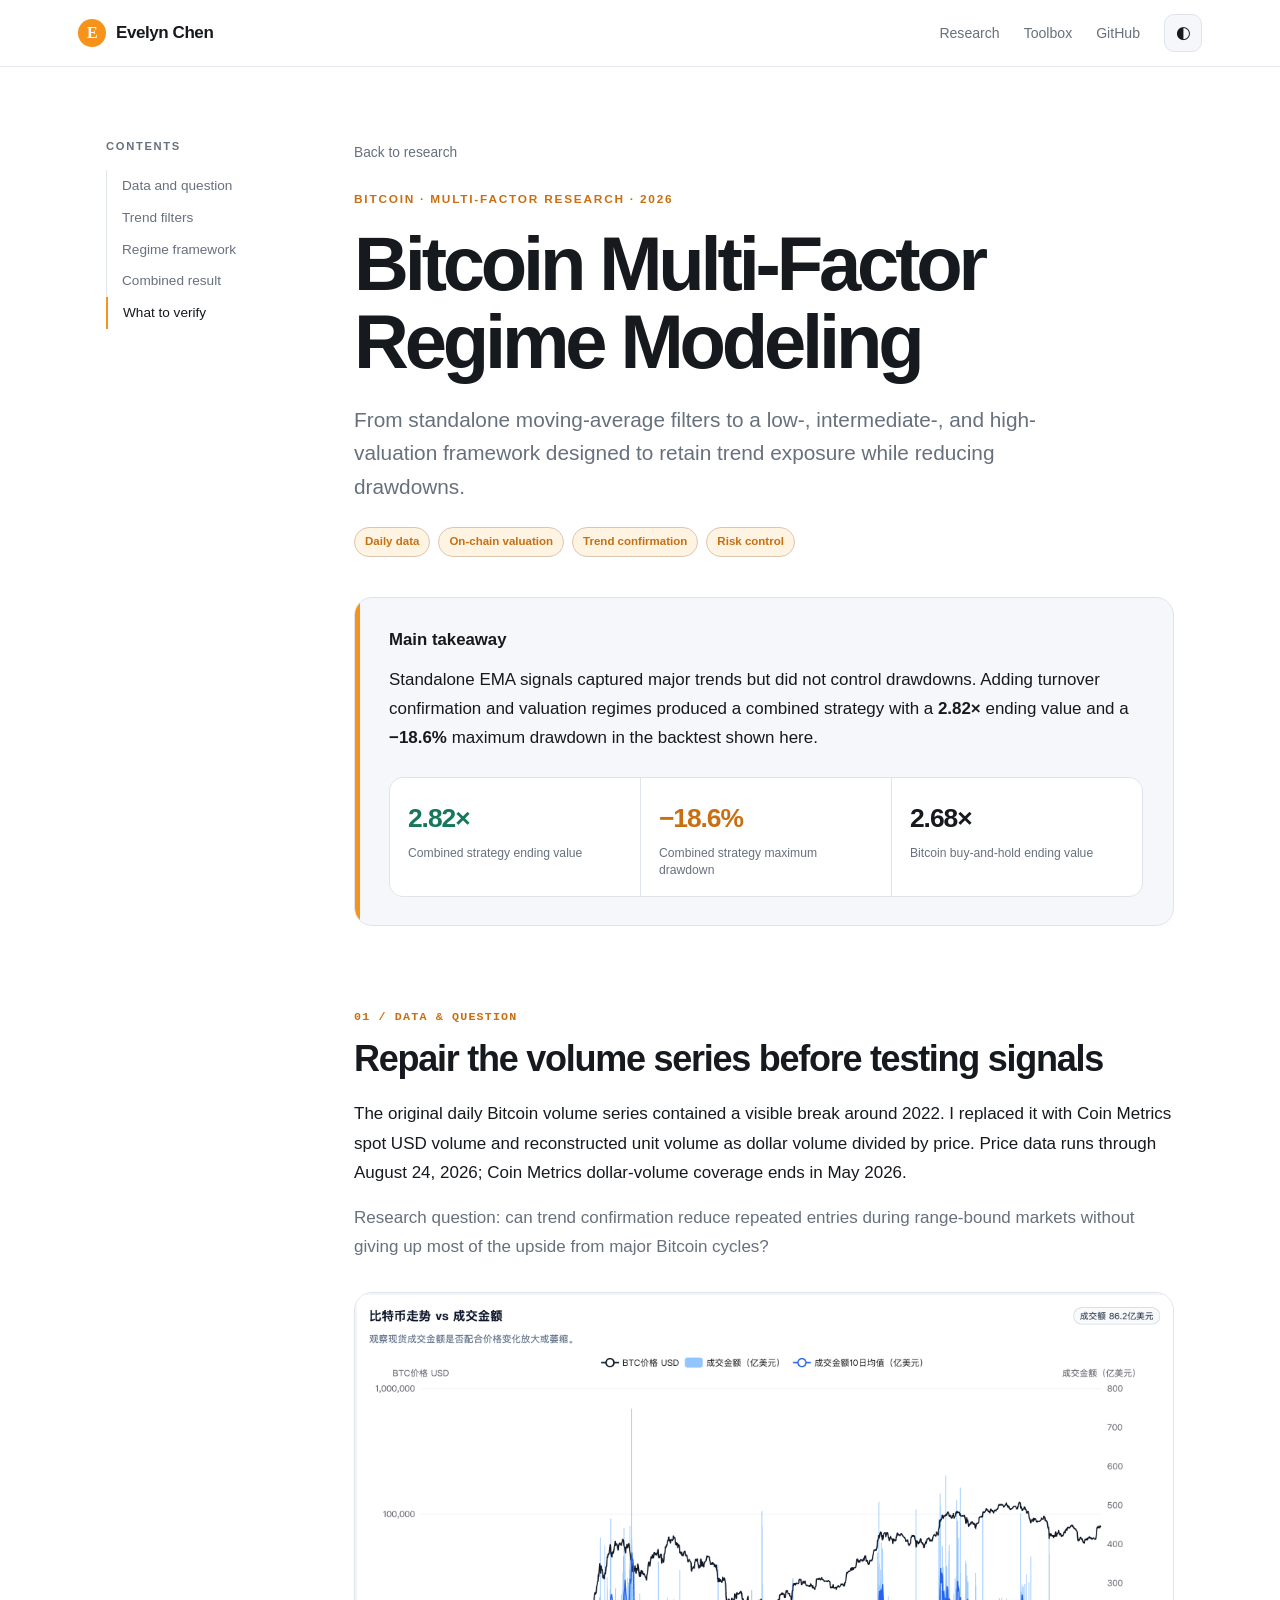
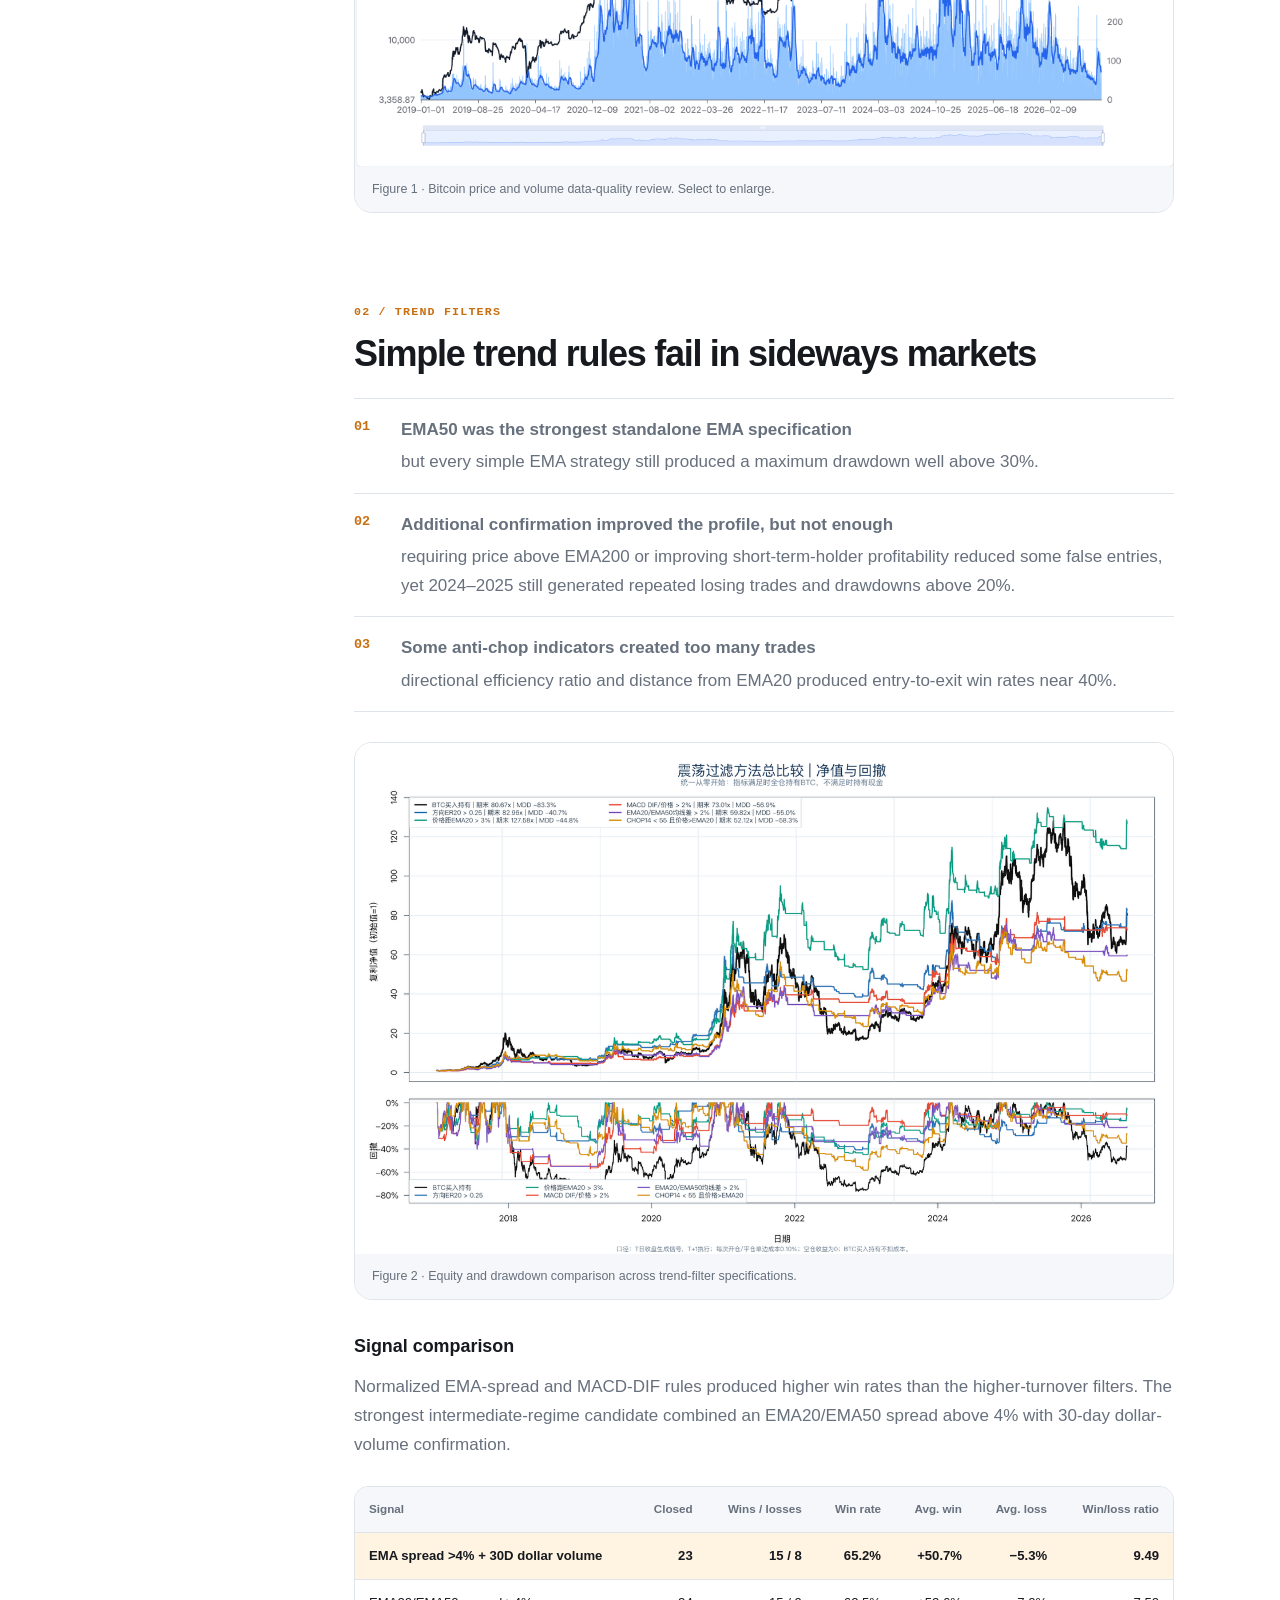
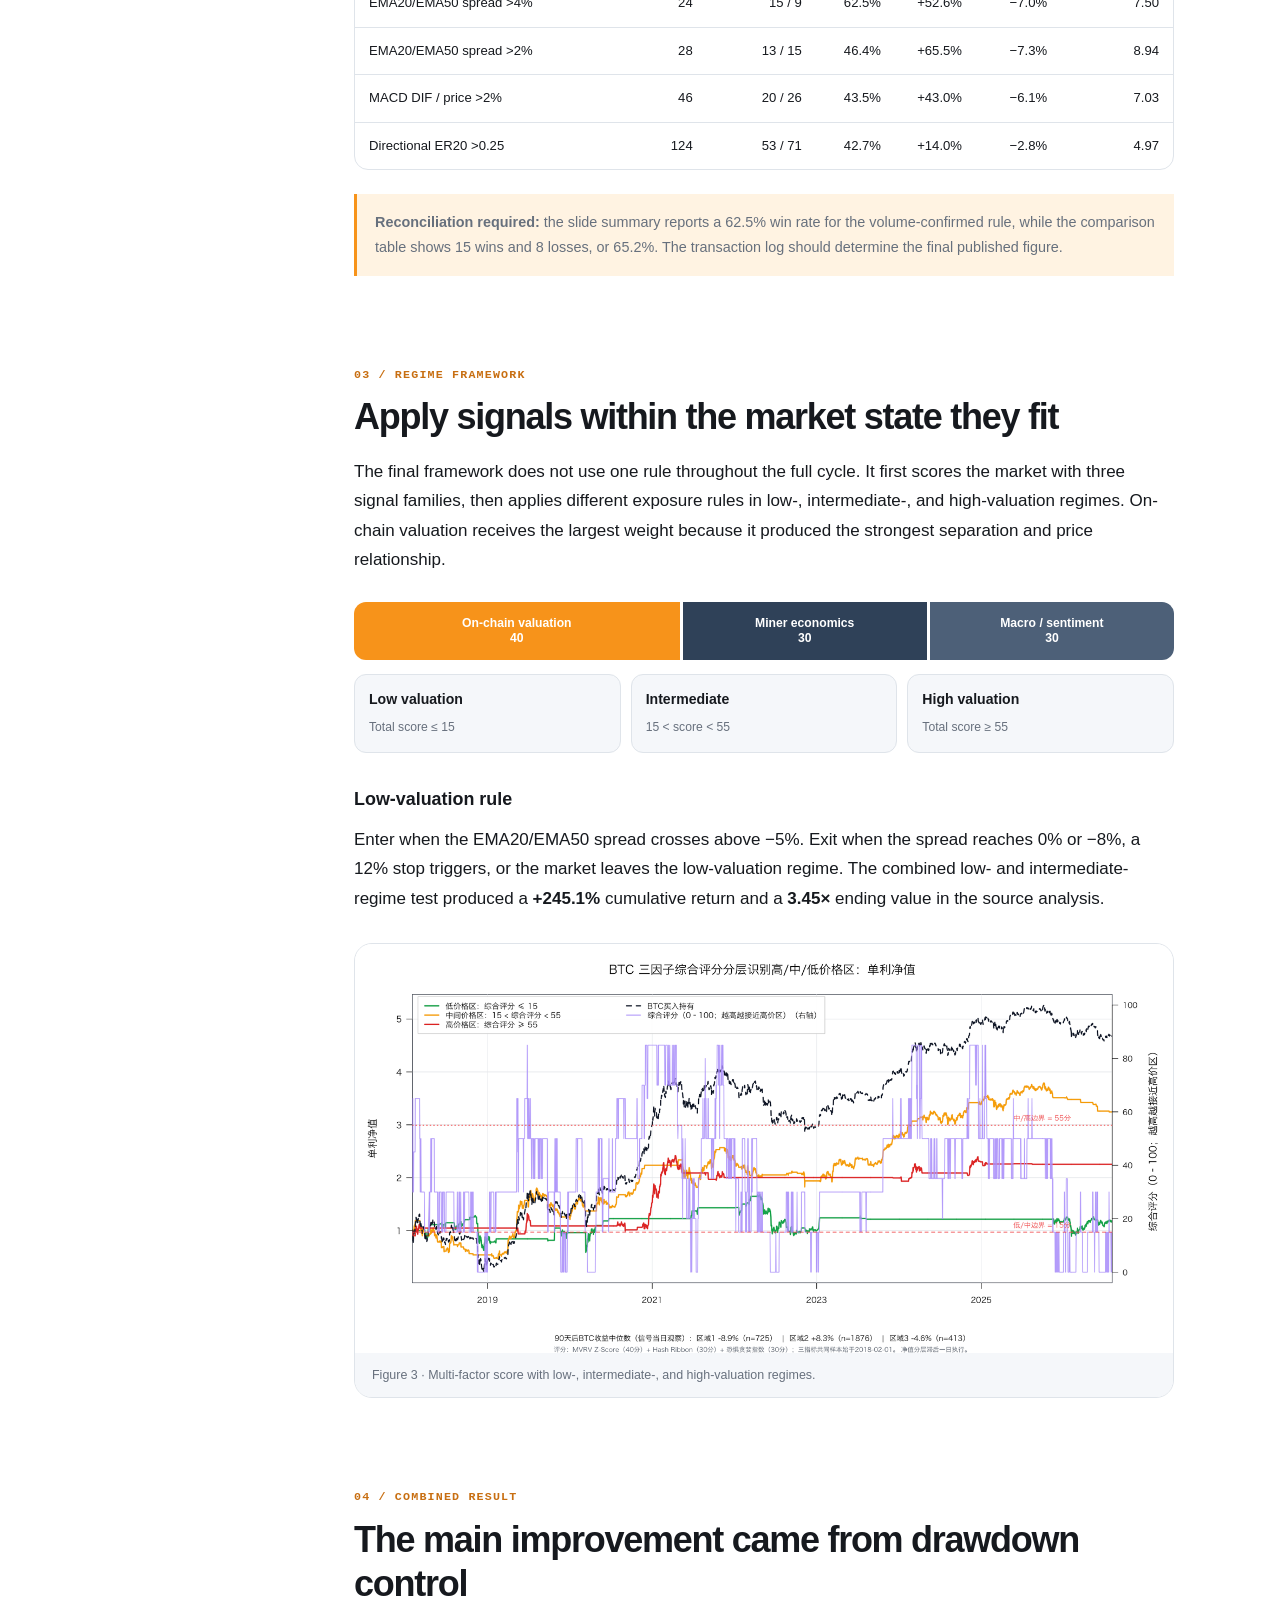
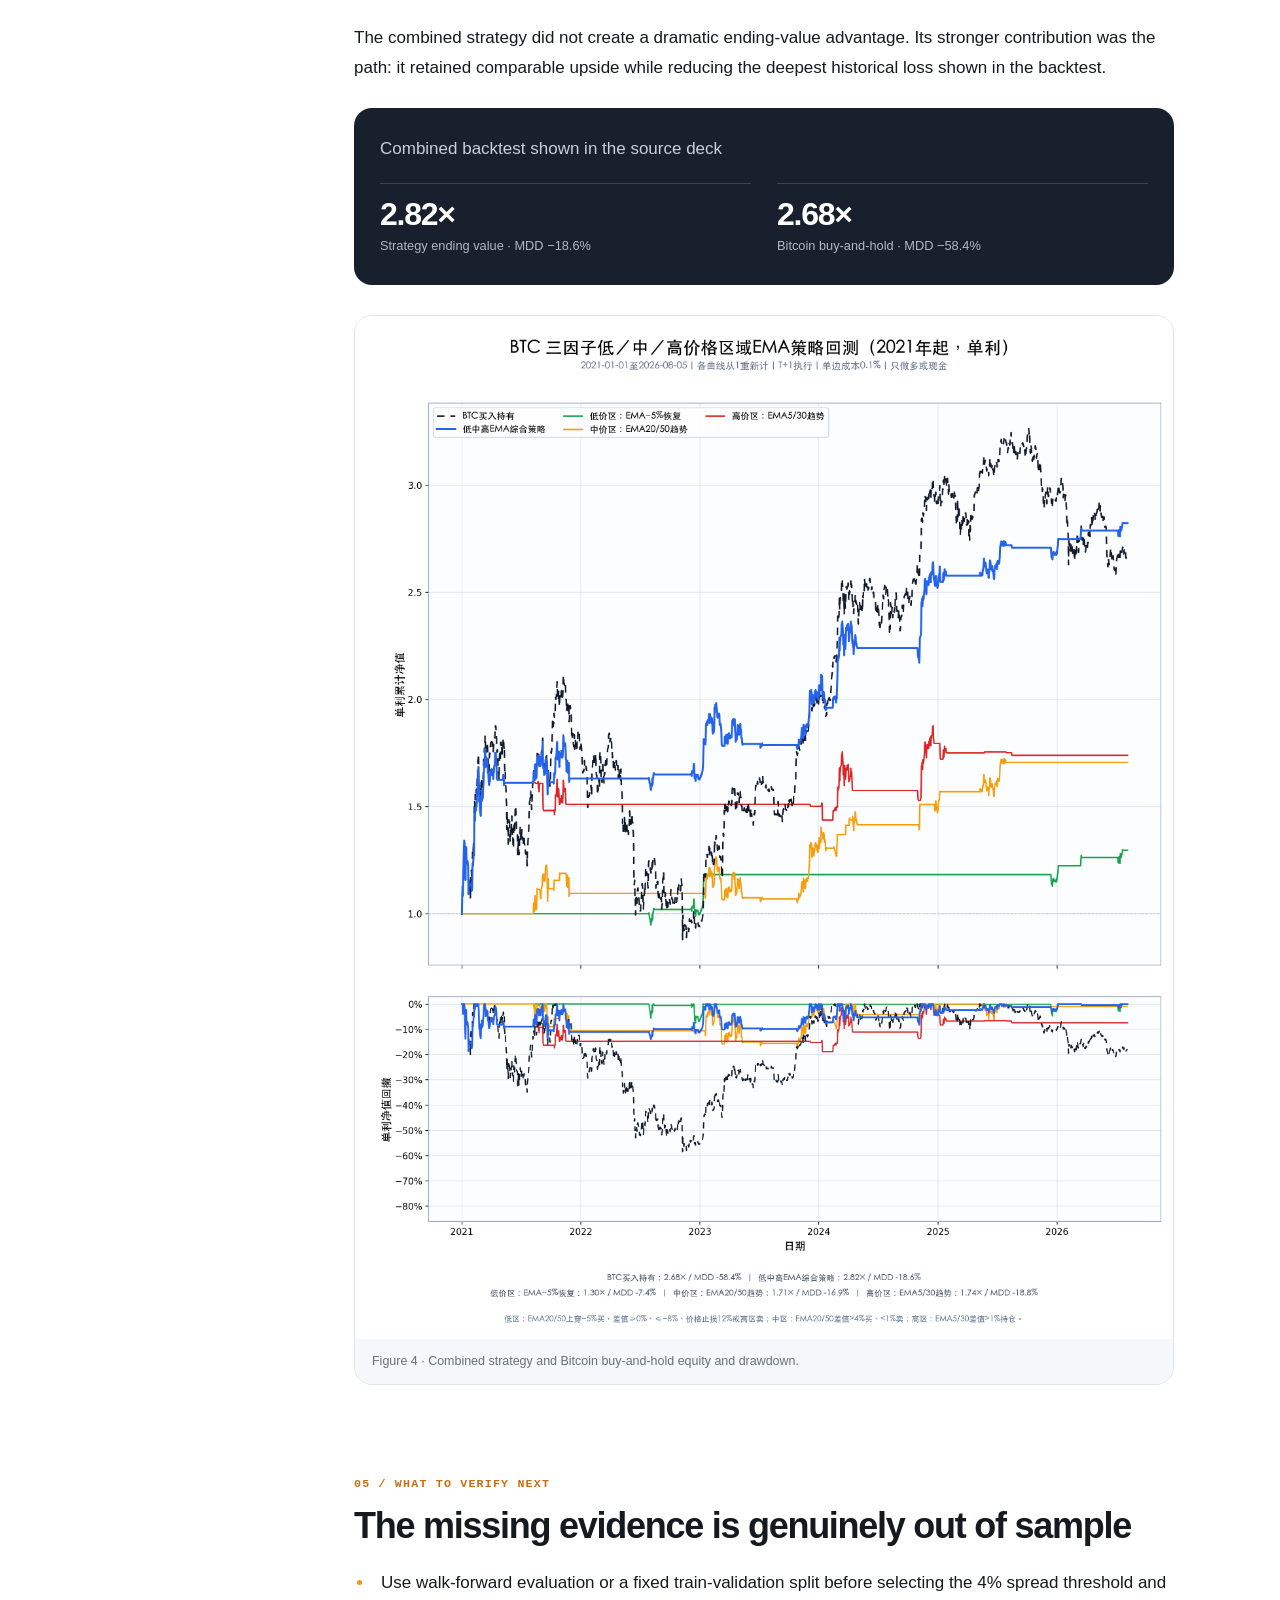
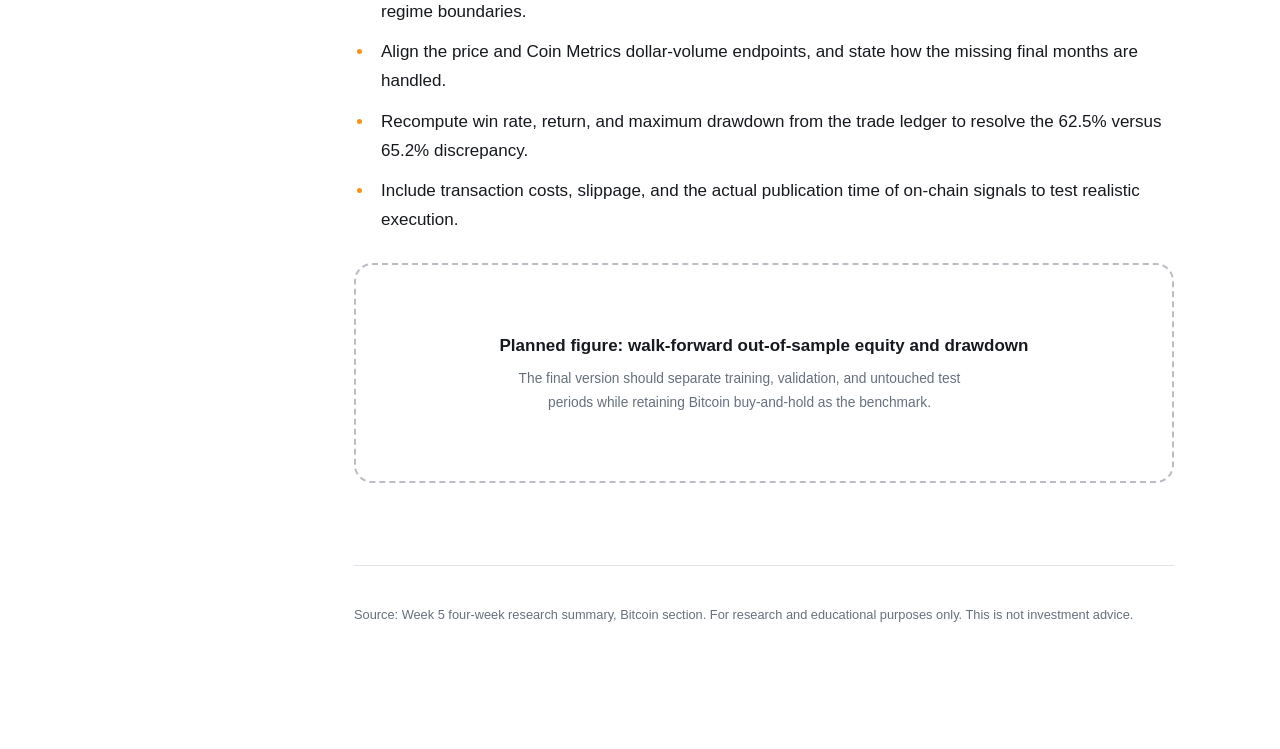
==== research/bitcoin-multi-factor-regime-modeling/index.html @ 8d64170a "Build quantitative research portfolio" ====
<!doctype html>
<html lang="en">
<head>
  <meta charset="utf-8" />
  <meta name="viewport" content="width=device-width, initial-scale=1" />
  <meta name="description" content="Bitcoin multi-factor regime modeling: data construction, trend filters, market-state scoring, backtest results, and validation priorities." />
  <meta name="color-scheme" content="light dark" />
  <title>Bitcoin Multi-Factor Regime Modeling · Evelyn Chen</title>
  <link rel="icon" type="image/svg+xml" href="data:image/svg+xml,%3Csvg xmlns='http://www.w3.org/2000/svg' viewBox='0 0 64 64'%3E%3Ccircle cx='32' cy='32' r='29' fill='%23f7931a'/%3E%3Cpath d='M19 17h28v7H28v5h16v7H28v5h19v7H19z' fill='white'/%3E%3C/svg%3E" />
  <link rel="stylesheet" href="/assets/styles.css" />
</head>
<body>
  <header class="site-header">
    <div class="header-inner">
      <a class="brand" href="/" aria-label="Evelyn Chen home">
        <span class="brand-mark">E</span>
        <span>Evelyn Chen</span>
      </a>
      <nav class="nav" aria-label="Primary navigation">
        <a href="/#research">Research</a>
        <a href="/#toolbox">Toolbox</a>
        <a href="https://github.com/evelync560" rel="noreferrer">GitHub</a>
        <button class="theme-button" type="button" data-theme-toggle aria-label="Toggle dark mode">◐</button>
      </nav>
    </div>
  </header>

  <main class="article-main">
    <aside class="toc" aria-label="Contents">
      <div class="toc-label">CONTENTS</div>
      <nav>
        <a href="#question">Data and question</a>
        <a href="#filters">Trend filters</a>
        <a href="#regimes">Regime framework</a>
        <a href="#result">Combined result</a>
        <a href="#limitations">What to verify</a>
      </nav>
    </aside>

    <article>
      <a class="back-link" href="/#research">Back to research</a>
      <p class="eyebrow">Bitcoin · Multi-Factor Research · 2026</p>
      <h1 class="article-title">Bitcoin Multi-Factor Regime Modeling</h1>
      <p class="article-subtitle">From standalone moving-average filters to a low-, intermediate-, and high-valuation framework designed to retain trend exposure while reducing drawdowns.</p>
      <div class="tags article-tags" aria-label="Research topics">
        <span class="tag">Daily data</span>
        <span class="tag">On-chain valuation</span>
        <span class="tag">Trend confirmation</span>
        <span class="tag">Risk control</span>
      </div>

      <div class="thesis">
        <h2>Main takeaway</h2>
        <p>Standalone EMA signals captured major trends but did not control drawdowns. Adding turnover confirmation and valuation regimes produced a combined strategy with a <strong>2.82×</strong> ending value and a <strong>−18.6%</strong> maximum drawdown in the backtest shown here.</p>
        <div class="metric-grid" aria-label="Headline results">
          <div class="metric positive"><span class="metric-value">2.82×</span><span class="metric-label">Combined strategy ending value</span></div>
          <div class="metric risk"><span class="metric-value">−18.6%</span><span class="metric-label">Combined strategy maximum drawdown</span></div>
          <div class="metric"><span class="metric-value">2.68×</span><span class="metric-label">Bitcoin buy-and-hold ending value</span></div>
        </div>
      </div>

      <section class="article-section" id="question">
        <span class="section-kicker">01 / DATA &amp; QUESTION</span>
        <h2>Repair the volume series before testing signals</h2>
        <p>The original daily Bitcoin volume series contained a visible break around 2022. I replaced it with Coin Metrics spot USD volume and reconstructed unit volume as dollar volume divided by price. Price data runs through August 24, 2026; Coin Metrics dollar-volume coverage ends in May 2026.</p>
        <p class="muted">Research question: can trend confirmation reduce repeated entries during range-bound markets without giving up most of the upside from major Bitcoin cycles?</p>
        <figure class="figure">
          <button type="button" data-lightbox="/assets/data-overview.png" aria-label="Enlarge Bitcoin price and volume data chart">
            <img src="/assets/data-overview.png" alt="Bitcoin price and reconstructed volume series" loading="lazy" />
          </button>
          <figcaption>Figure 1 · Bitcoin price and volume data-quality review. Select to enlarge.</figcaption>
        </figure>
      </section>

      <section class="article-section" id="filters">
        <span class="section-kicker">02 / TREND FILTERS</span>
        <h2>Simple trend rules fail in sideways markets</h2>
        <ul class="finding-list">
          <li><span class="finding-num">01</span><span><strong>EMA50 was the strongest standalone EMA specification</strong>but every simple EMA strategy still produced a maximum drawdown well above 30%.</span></li>
          <li><span class="finding-num">02</span><span><strong>Additional confirmation improved the profile, but not enough</strong>requiring price above EMA200 or improving short-term-holder profitability reduced some false entries, yet 2024–2025 still generated repeated losing trades and drawdowns above 20%.</span></li>
          <li><span class="finding-num">03</span><span><strong>Some anti-chop indicators created too many trades</strong>directional efficiency ratio and distance from EMA20 produced entry-to-exit win rates near 40%.</span></li>
        </ul>

        <figure class="figure">
          <button type="button" data-lightbox="/assets/filter-comparison.png" aria-label="Enlarge trend-filter comparison chart">
            <img src="/assets/filter-comparison.png" alt="Equity and drawdown comparison for several trend filters" loading="lazy" />
          </button>
          <figcaption>Figure 2 · Equity and drawdown comparison across trend-filter specifications.</figcaption>
        </figure>

        <h3>Signal comparison</h3>
        <p class="muted">Normalized EMA-spread and MACD-DIF rules produced higher win rates than the higher-turnover filters. The strongest intermediate-regime candidate combined an EMA20/EMA50 spread above 4% with 30-day dollar-volume confirmation.</p>
        <div class="comparison-wrap" role="region" aria-label="Trend-filter comparison table" tabindex="0">
          <table>
            <thead><tr><th>Signal</th><th>Closed</th><th>Wins / losses</th><th>Win rate</th><th>Avg. win</th><th>Avg. loss</th><th>Win/loss ratio</th></tr></thead>
            <tbody>
              <tr class="best"><td>EMA spread &gt;4% + 30D dollar volume</td><td>23</td><td>15 / 8</td><td>65.2%</td><td>+50.7%</td><td>−5.3%</td><td>9.49</td></tr>
              <tr><td>EMA20/EMA50 spread &gt;4%</td><td>24</td><td>15 / 9</td><td>62.5%</td><td>+52.6%</td><td>−7.0%</td><td>7.50</td></tr>
              <tr><td>EMA20/EMA50 spread &gt;2%</td><td>28</td><td>13 / 15</td><td>46.4%</td><td>+65.5%</td><td>−7.3%</td><td>8.94</td></tr>
              <tr><td>MACD DIF / price &gt;2%</td><td>46</td><td>20 / 26</td><td>43.5%</td><td>+43.0%</td><td>−6.1%</td><td>7.03</td></tr>
              <tr><td>Directional ER20 &gt;0.25</td><td>124</td><td>53 / 71</td><td>42.7%</td><td>+14.0%</td><td>−2.8%</td><td>4.97</td></tr>
            </tbody>
          </table>
        </div>
        <div class="note"><strong>Reconciliation required:</strong> the slide summary reports a 62.5% win rate for the volume-confirmed rule, while the comparison table shows 15 wins and 8 losses, or 65.2%. The transaction log should determine the final published figure.</div>
      </section>

      <section class="article-section" id="regimes">
        <span class="section-kicker">03 / REGIME FRAMEWORK</span>
        <h2>Apply signals within the market state they fit</h2>
        <p>The final framework does not use one rule throughout the full cycle. It first scores the market with three signal families, then applies different exposure rules in low-, intermediate-, and high-valuation regimes. On-chain valuation receives the largest weight because it produced the strongest separation and price relationship.</p>
        <div class="score-bar" aria-label="Factor-family weights">
          <div class="score-segment">On-chain valuation<br />40</div>
          <div class="score-segment">Miner economics<br />30</div>
          <div class="score-segment">Macro / sentiment<br />30</div>
        </div>
        <div class="regimes" aria-label="Valuation regimes">
          <div class="regime"><strong>Low valuation</strong><span>Total score ≤ 15</span></div>
          <div class="regime"><strong>Intermediate</strong><span>15 &lt; score &lt; 55</span></div>
          <div class="regime"><strong>High valuation</strong><span>Total score ≥ 55</span></div>
        </div>
        <h3>Low-valuation rule</h3>
        <p>Enter when the EMA20/EMA50 spread crosses above −5%. Exit when the spread reaches 0% or −8%, a 12% stop triggers, or the market leaves the low-valuation regime. The combined low- and intermediate-regime test produced a <strong>+245.1%</strong> cumulative return and a <strong>3.45×</strong> ending value in the source analysis.</p>
        <figure class="figure">
          <button type="button" data-lightbox="/assets/regime-framework.png" aria-label="Enlarge Bitcoin regime score chart">
            <img src="/assets/regime-framework.png" alt="Bitcoin multi-factor score, valuation regimes, and price" loading="lazy" />
          </button>
          <figcaption>Figure 3 · Multi-factor score with low-, intermediate-, and high-valuation regimes.</figcaption>
        </figure>
      </section>

      <section class="article-section" id="result">
        <span class="section-kicker">04 / COMBINED RESULT</span>
        <h2>The main improvement came from drawdown control</h2>
        <p>The combined strategy did not create a dramatic ending-value advantage. Its stronger contribution was the path: it retained comparable upside while reducing the deepest historical loss shown in the backtest.</p>
        <div class="result-band">
          <p>Combined backtest shown in the source deck</p>
          <div class="result-pairs">
            <div class="result-pair"><strong>2.82×</strong><span>Strategy ending value · MDD −18.6%</span></div>
            <div class="result-pair"><strong>2.68×</strong><span>Bitcoin buy-and-hold · MDD −58.4%</span></div>
          </div>
        </div>
        <figure class="figure">
          <button type="button" data-lightbox="/assets/final-comparison.png" aria-label="Enlarge combined strategy comparison chart">
            <img src="/assets/final-comparison.png" alt="Combined Bitcoin strategy compared with buy-and-hold" loading="lazy" />
          </button>
          <figcaption>Figure 4 · Combined strategy and Bitcoin buy-and-hold equity and drawdown.</figcaption>
        </figure>
      </section>

      <section class="article-section" id="limitations">
        <span class="section-kicker">05 / WHAT TO VERIFY NEXT</span>
        <h2>The missing evidence is genuinely out of sample</h2>
        <ul class="audit-list">
          <li>Use walk-forward evaluation or a fixed train-validation split before selecting the 4% spread threshold and regime boundaries.</li>
          <li>Align the price and Coin Metrics dollar-volume endpoints, and state how the missing final months are handled.</li>
          <li>Recompute win rate, return, and maximum drawdown from the trade ledger to resolve the 62.5% versus 65.2% discrepancy.</li>
          <li>Include transaction costs, slippage, and the actual publication time of on-chain signals to test realistic execution.</li>
        </ul>
        <div class="placeholder" role="img" aria-label="Placeholder for walk-forward out-of-sample performance chart">
          <div><strong>Planned figure: walk-forward out-of-sample equity and drawdown</strong><span>The final version should separate training, validation, and untouched test periods while retaining Bitcoin buy-and-hold as the benchmark.</span></div>
        </div>
      </section>

      <footer class="article-footer">
        <p>Source: Week 5 four-week research summary, Bitcoin section. For research and educational purposes only. This is not investment advice.</p>
      </footer>
    </article>
  </main>

  <dialog id="lightbox" aria-label="Enlarged research figure">
    <button class="dialog-close" type="button" aria-label="Close enlarged figure">×</button>
    <img id="lightboxImage" alt="" />
  </dialog>
  <script src="/assets/site.js"></script>
</body>
</html>
---- assets/styles.css ----
:root {
  --bg: #ffffff;
  --surface: #f5f7fa;
  --surface-2: #edf1f5;
  --ink: #16191e;
  --muted: #67707d;
  --line: #dfe4ea;
  --accent: #c86f12;
  --accent-bright: #f7931a;
  --accent-soft: #fff3e2;
  --positive: #16775c;
  --negative: #b42318;
  --radius: 18px;
  --shadow: 0 18px 60px rgba(25, 32, 42, .09);
}

[data-theme="dark"] {
  --bg: #111318;
  --surface: #191d24;
  --surface-2: #222730;
  --ink: #f5f6f8;
  --muted: #a6afbc;
  --line: #303641;
  --accent: #f5a348;
  --accent-bright: #f7931a;
  --accent-soft: #382615;
  --positive: #74d8b4;
  --negative: #ff9b94;
  --shadow: 0 18px 60px rgba(0, 0, 0, .34);
}

* { box-sizing: border-box; }
html { scroll-behavior: smooth; }
body {
  margin: 0;
  background: var(--bg);
  color: var(--ink);
  font-family: Inter, ui-sans-serif, -apple-system, BlinkMacSystemFont, "Segoe UI", sans-serif;
  font-size: 17px;
  line-height: 1.72;
  -webkit-font-smoothing: antialiased;
}
a { color: inherit; }
button, a { font: inherit; }
img { display: block; max-width: 100%; }

.site-header {
  position: sticky;
  top: 0;
  z-index: 20;
  border-bottom: 1px solid color-mix(in srgb, var(--line) 78%, transparent);
  background: color-mix(in srgb, var(--bg) 90%, transparent);
  backdrop-filter: blur(16px);
}
.header-inner {
  max-width: 1180px;
  height: 66px;
  margin: 0 auto;
  padding: 0 28px;
  display: flex;
  align-items: center;
  justify-content: space-between;
  gap: 24px;
}
.brand {
  display: inline-flex;
  align-items: center;
  gap: 10px;
  text-decoration: none;
  font-weight: 780;
  letter-spacing: -.025em;
}
.brand-mark {
  display: grid;
  place-items: center;
  width: 28px;
  height: 28px;
  border-radius: 50%;
  color: #fff;
  background: var(--accent-bright);
  font: 800 16px/1 Georgia, serif;
}
.nav { display: flex; align-items: center; gap: 24px; }
.nav a { color: var(--muted); text-decoration: none; font-size: .88rem; }
.nav a:hover { color: var(--ink); }
.theme-button {
  width: 38px;
  height: 38px;
  border: 1px solid var(--line);
  border-radius: 10px;
  color: var(--ink);
  background: var(--surface);
  cursor: pointer;
}
.theme-button:hover { border-color: var(--accent); }

.home-main {
  max-width: 1040px;
  margin: 0 auto;
  padding: 92px 28px 92px;
}
.hero {
  display: grid;
  grid-template-columns: minmax(0, 1.45fr) minmax(280px, .85fr);
  gap: 70px;
  align-items: center;
  padding: 0 0 88px;
}
.eyebrow {
  margin: 0 0 16px;
  color: var(--accent);
  font-size: .74rem;
  font-weight: 820;
  letter-spacing: .15em;
  text-transform: uppercase;
}
h1 {
  margin: 0;
  font-size: clamp(3.5rem, 9vw, 6.7rem);
  line-height: .95;
  letter-spacing: -.065em;
}
.hero-role {
  margin: 22px 0 0;
  font-size: 1.22rem;
  font-weight: 720;
  letter-spacing: -.02em;
}
.hero-copy {
  max-width: 620px;
  margin: 20px 0 0;
  color: var(--muted);
  font-size: 1.08rem;
}
.actions { display: flex; flex-wrap: wrap; gap: 11px; margin-top: 28px; }
.button {
  display: inline-flex;
  align-items: center;
  justify-content: center;
  min-height: 46px;
  padding: 0 20px;
  border: 1px solid var(--line);
  border-radius: 10px;
  text-decoration: none;
  font-size: .9rem;
  font-weight: 720;
  background: var(--surface);
}
.button.primary { color: #fff; border-color: var(--accent); background: var(--accent); }
.button:hover { transform: translateY(-1px); }
.focus-card {
  position: relative;
  padding: 28px;
  border: 1px solid var(--line);
  border-radius: var(--radius);
  background: var(--surface);
  overflow: hidden;
}
.focus-card::before {
  content: "";
  position: absolute;
  top: 0;
  right: 0;
  width: 86px;
  height: 5px;
  background: var(--accent-bright);
}
.focus-label {
  color: var(--accent);
  font-size: .72rem;
  font-weight: 820;
  letter-spacing: .12em;
}
.focus-card h2 { margin: 12px 0 6px; font-size: 1.25rem; line-height: 1.3; }
.focus-card p { margin: 0; color: var(--muted); font-size: .9rem; }
.focus-metrics {
  display: grid;
  grid-template-columns: 1fr 1fr;
  gap: 16px;
  margin-top: 24px;
  padding-top: 20px;
  border-top: 1px solid var(--line);
}
.focus-metrics strong { display: block; font-size: 1.55rem; line-height: 1.1; letter-spacing: -.04em; }
.focus-metrics span { color: var(--muted); font-size: .74rem; }

.section-title {
  margin: 0 0 22px;
  font-size: 1.65rem;
  line-height: 1.2;
  letter-spacing: -.035em;
}
.research-section { scroll-margin-top: 95px; }
.project-card {
  display: grid;
  grid-template-columns: minmax(300px, .9fr) minmax(0, 1.25fr);
  min-height: 580px;
  border: 1px solid var(--line);
  border-radius: var(--radius);
  background: var(--surface);
  overflow: hidden;
}
.project-visual {
  position: relative;
  display: flex;
  align-items: flex-start;
  padding: 26px;
  background: #17202b;
  overflow: hidden;
}
.project-visual::after {
  content: "";
  position: absolute;
  inset: 0;
  background: linear-gradient(160deg, transparent 35%, rgba(247,147,26,.20));
  pointer-events: none;
}
.project-visual img {
  position: relative;
  z-index: 1;
  width: 100%;
  border-radius: 10px;
  box-shadow: 0 18px 46px rgba(0,0,0,.34);
}
.project-content { padding: 36px 38px 34px; }
.tags { display: flex; flex-wrap: wrap; gap: 8px; margin-bottom: 17px; }
.tag {
  padding: 4px 10px;
  border: 1px solid color-mix(in srgb, var(--accent) 25%, var(--line));
  border-radius: 999px;
  color: var(--accent);
  background: var(--accent-soft);
  font-size: .72rem;
  font-weight: 760;
}
.project-content h3 {
  margin: 0;
  font-size: clamp(1.55rem, 3vw, 2.2rem);
  line-height: 1.15;
  letter-spacing: -.04em;
}
.project-summary { margin: 15px 0 0; color: var(--muted); }
.resume-points {
  margin: 24px 0 0;
  padding: 0;
  list-style: none;
}
.resume-points li {
  position: relative;
  margin: 0;
  padding: 13px 0 13px 22px;
  border-top: 1px solid var(--line);
  font-size: .92rem;
  line-height: 1.55;
}
.resume-points li::before {
  content: "";
  position: absolute;
  left: 0;
  top: 22px;
  width: 6px;
  height: 6px;
  border-radius: 50%;
  background: var(--accent-bright);
}
.project-link {
  display: inline-block;
  margin-top: 23px;
  color: var(--accent);
  font-weight: 760;
  text-decoration: none;
}
.project-link:hover { text-decoration: underline; }

.toolbox { scroll-margin-top: 95px; padding: 88px 0 24px; }
.tool-grid { display: grid; grid-template-columns: repeat(3, 1fr); gap: 18px; }
.tool-group { padding: 24px; border-top: 2px solid var(--ink); background: var(--surface); }
.tool-group h3 { margin: 0 0 10px; font-size: .8rem; letter-spacing: .1em; }
.tool-group p { margin: 0; color: var(--muted); font-size: .9rem; }
.site-footer {
  max-width: 1040px;
  margin: 0 auto;
  padding: 28px 28px 48px;
  border-top: 1px solid var(--line);
  display: flex;
  justify-content: space-between;
  gap: 24px;
  color: var(--muted);
  font-size: .82rem;
}
.site-footer a { text-decoration: none; }
.site-footer a:hover { color: var(--ink); }

.article-main {
  max-width: 1180px;
  margin: 0 auto;
  padding: 70px 28px 110px;
  display: grid;
  grid-template-columns: 190px minmax(0, 820px);
  gap: 58px;
  justify-content: center;
}
.article-main article { min-width: 0; }
.toc {
  position: sticky;
  top: 112px;
  align-self: start;
  font-size: .85rem;
}
.toc-label {
  margin-bottom: 14px;
  color: var(--muted);
  font-size: .7rem;
  font-weight: 820;
  letter-spacing: .15em;
}
.toc nav { border-left: 1px solid var(--line); }
.toc a {
  display: block;
  padding: 6px 0 6px 15px;
  color: var(--muted);
  text-decoration: none;
  line-height: 1.45;
}
.toc a:hover, .toc a.active { color: var(--ink); }
.toc a.active { margin-left: -1px; border-left: 2px solid var(--accent-bright); }
.back-link { display: inline-block; margin-bottom: 24px; color: var(--muted); text-decoration: none; font-size: .86rem; }
.back-link:hover { color: var(--ink); }
.article-title {
  max-width: 800px;
  margin: 0;
  font-size: clamp(2.55rem, 6vw, 4.75rem);
  line-height: 1.02;
  letter-spacing: -.055em;
}
.article-subtitle {
  max-width: 720px;
  margin: 23px 0 0;
  color: var(--muted);
  font-size: clamp(1.05rem, 2vw, 1.3rem);
  line-height: 1.6;
}
.article-tags { margin-top: 24px; }
.thesis {
  position: relative;
  margin: 40px 0 74px;
  padding: 28px 30px 28px 34px;
  border: 1px solid var(--line);
  border-radius: var(--radius);
  background: var(--surface);
  overflow: hidden;
}
.thesis::before {
  content: "";
  position: absolute;
  inset: 0 auto 0 0;
  width: 5px;
  background: var(--accent-bright);
}
.thesis h2 { margin: 0 0 10px; font-size: 1.05rem; }
.thesis p { margin: 0; font-size: 1.06rem; }
.metric-grid {
  display: grid;
  grid-template-columns: repeat(3, 1fr);
  gap: 1px;
  margin-top: 25px;
  border: 1px solid var(--line);
  border-radius: 14px;
  background: var(--line);
  overflow: hidden;
}
.metric { padding: 18px; background: var(--bg); }
.metric-value { display: block; font-size: 1.65rem; font-weight: 820; letter-spacing: -.04em; }
.metric-label { display: block; margin-top: 4px; color: var(--muted); font-size: .76rem; line-height: 1.35; }
.metric.positive .metric-value { color: var(--positive); }
.metric.risk .metric-value { color: var(--accent); }
.article-section { scroll-margin-top: 96px; margin: 0 0 82px; }
.section-kicker { color: var(--accent); font: 800 .73rem/1.2 ui-monospace, SFMono-Regular, Menlo, monospace; letter-spacing: .1em; }
.article-section h2 {
  margin: 8px 0 18px;
  font-size: clamp(1.65rem, 3vw, 2.25rem);
  line-height: 1.22;
  letter-spacing: -.035em;
}
.article-section h3 { margin: 31px 0 10px; font-size: 1.12rem; }
.article-section p { margin: 0 0 16px; }
.muted { color: var(--muted); }
.figure {
  margin: 30px 0 0;
  border: 1px solid var(--line);
  border-radius: var(--radius);
  background: #fff;
  overflow: hidden;
}
.figure button { display: block; width: 100%; padding: 0; border: 0; background: #fff; cursor: zoom-in; }
.figure img { width: 100%; height: auto; }
.figure figcaption { padding: 13px 17px; color: var(--muted); background: var(--surface); font-size: .78rem; line-height: 1.5; }
.finding-list { margin: 22px 0 0; padding: 0; list-style: none; }
.finding-list li {
  display: grid;
  grid-template-columns: 34px 1fr;
  gap: 13px;
  padding: 16px 0;
  border-top: 1px solid var(--line);
}
.finding-list li:last-child { border-bottom: 1px solid var(--line); }
.finding-num { color: var(--accent); font: 800 .84rem/1.8 ui-monospace, SFMono-Regular, Menlo, monospace; }
.finding-list strong { display: block; margin-bottom: 3px; }
.finding-list span:last-child { color: var(--muted); }
.comparison-wrap { margin-top: 27px; overflow-x: auto; border: 1px solid var(--line); border-radius: 14px; }
table { width: 100%; min-width: 690px; border-collapse: collapse; font-size: .82rem; }
th, td { padding: 12px 14px; text-align: right; border-bottom: 1px solid var(--line); white-space: nowrap; }
th:first-child, td:first-child { text-align: left; }
th { color: var(--muted); background: var(--surface); font-size: .73rem; font-weight: 760; }
tbody tr:last-child td { border-bottom: 0; }
tbody tr.best td { background: var(--accent-soft); font-weight: 720; }
.note { margin: 24px 0; padding: 16px 18px; border-left: 3px solid var(--accent-bright); color: var(--muted); background: var(--accent-soft); font-size: .9rem; }
.score-bar { display: grid; grid-template-columns: 40fr 30fr 30fr; gap: 3px; height: 58px; margin: 28px 0 14px; }
.score-segment { display: flex; align-items: center; justify-content: center; padding: 6px; color: #fff; background: #2f4158; text-align: center; font-size: .76rem; font-weight: 780; line-height: 1.25; }
.score-segment:first-child { border-radius: 12px 0 0 12px; background: var(--accent-bright); }
.score-segment:last-child { border-radius: 0 12px 12px 0; background: #4d6078; }
.regimes { display: grid; grid-template-columns: repeat(3, 1fr); gap: 10px; }
.regime { padding: 12px 14px; border: 1px solid var(--line); border-radius: 12px; background: var(--surface); }
.regime strong { display: block; font-size: .88rem; }
.regime span { color: var(--muted); font-size: .76rem; }
.result-band { margin-top: 26px; padding: 26px; border-radius: var(--radius); color: #fff; background: #17202c; }
.result-band p { color: #c7d0dc; }
.result-pairs { display: grid; grid-template-columns: 1fr 1fr; gap: 26px; margin-top: 20px; }
.result-pair { padding-top: 14px; border-top: 1px solid #384453; }
.result-pair strong { display: block; font-size: 2rem; line-height: 1; letter-spacing: -.04em; }
.result-pair span { color: #aeb9c8; font-size: .8rem; }
.audit-list { margin: 20px 0 0; padding-left: 1.25rem; }
.audit-list li { margin: 11px 0; padding-left: 7px; }
.audit-list li::marker { color: var(--accent-bright); }
.placeholder {
  min-height: 220px;
  margin-top: 28px;
  padding: 28px;
  display: grid;
  place-items: center;
  border: 2px dashed color-mix(in srgb, var(--muted) 45%, transparent);
  border-radius: var(--radius);
  color: var(--muted);
  text-align: center;
  background: linear-gradient(90deg, transparent 49%, color-mix(in srgb, var(--line) 40%, transparent) 50%, transparent 51%), linear-gradient(0deg, transparent 49%, color-mix(in srgb, var(--line) 40%, transparent) 50%, transparent 51%);
  background-size: 44px 44px;
}
.placeholder strong { display: block; color: var(--ink); }
.placeholder span { display: block; max-width: 480px; margin-top: 7px; font-size: .86rem; }
.article-footer { padding-top: 26px; border-top: 1px solid var(--line); color: var(--muted); font-size: .8rem; }

dialog {
  width: min(96vw, 1200px);
  max-height: 92vh;
  padding: 0;
  border: 1px solid var(--line);
  border-radius: 16px;
  background: #fff;
  box-shadow: var(--shadow);
}
dialog::backdrop { background: rgba(7, 10, 15, .76); backdrop-filter: blur(4px); }
dialog img { width: 100%; height: auto; }
.dialog-close {
  position: sticky;
  float: right;
  top: 12px;
  right: 12px;
  z-index: 2;
  width: 40px;
  height: 40px;
  margin: 12px;
  border: 1px solid #dfe4ea;
  border-radius: 50%;
  color: #16191e;
  background: rgba(255,255,255,.92);
  cursor: pointer;
}

@media (max-width: 880px) {
  .hero { grid-template-columns: 1fr; gap: 36px; }
  .project-card { grid-template-columns: 1fr; }
  .project-visual { min-height: 320px; }
  .tool-grid { grid-template-columns: 1fr; }
  .article-main { grid-template-columns: 1fr; padding-top: 52px; }
  .toc { display: none; }
  .metric-grid, .regimes, .result-pairs { grid-template-columns: 1fr; }
}
@media (max-width: 620px) {
  body { font-size: 16px; }
  .header-inner, .home-main, .article-main, .site-footer { padding-left: 20px; padding-right: 20px; }
  .nav a { display: none; }
  .home-main { padding-top: 66px; }
  .hero { padding-bottom: 66px; }
  .project-content { padding: 28px 24px; }
  .project-visual { min-height: 240px; padding: 20px; }
  .focus-metrics { grid-template-columns: 1fr; }
  .site-footer { flex-direction: column; }
  .thesis { padding: 24px 22px 24px 27px; }
  .score-bar { height: 70px; }
  .score-segment { font-size: .68rem; }
}
@media (prefers-reduced-motion: reduce) {
  html { scroll-behavior: auto; }
  * { transition: none !important; }
}
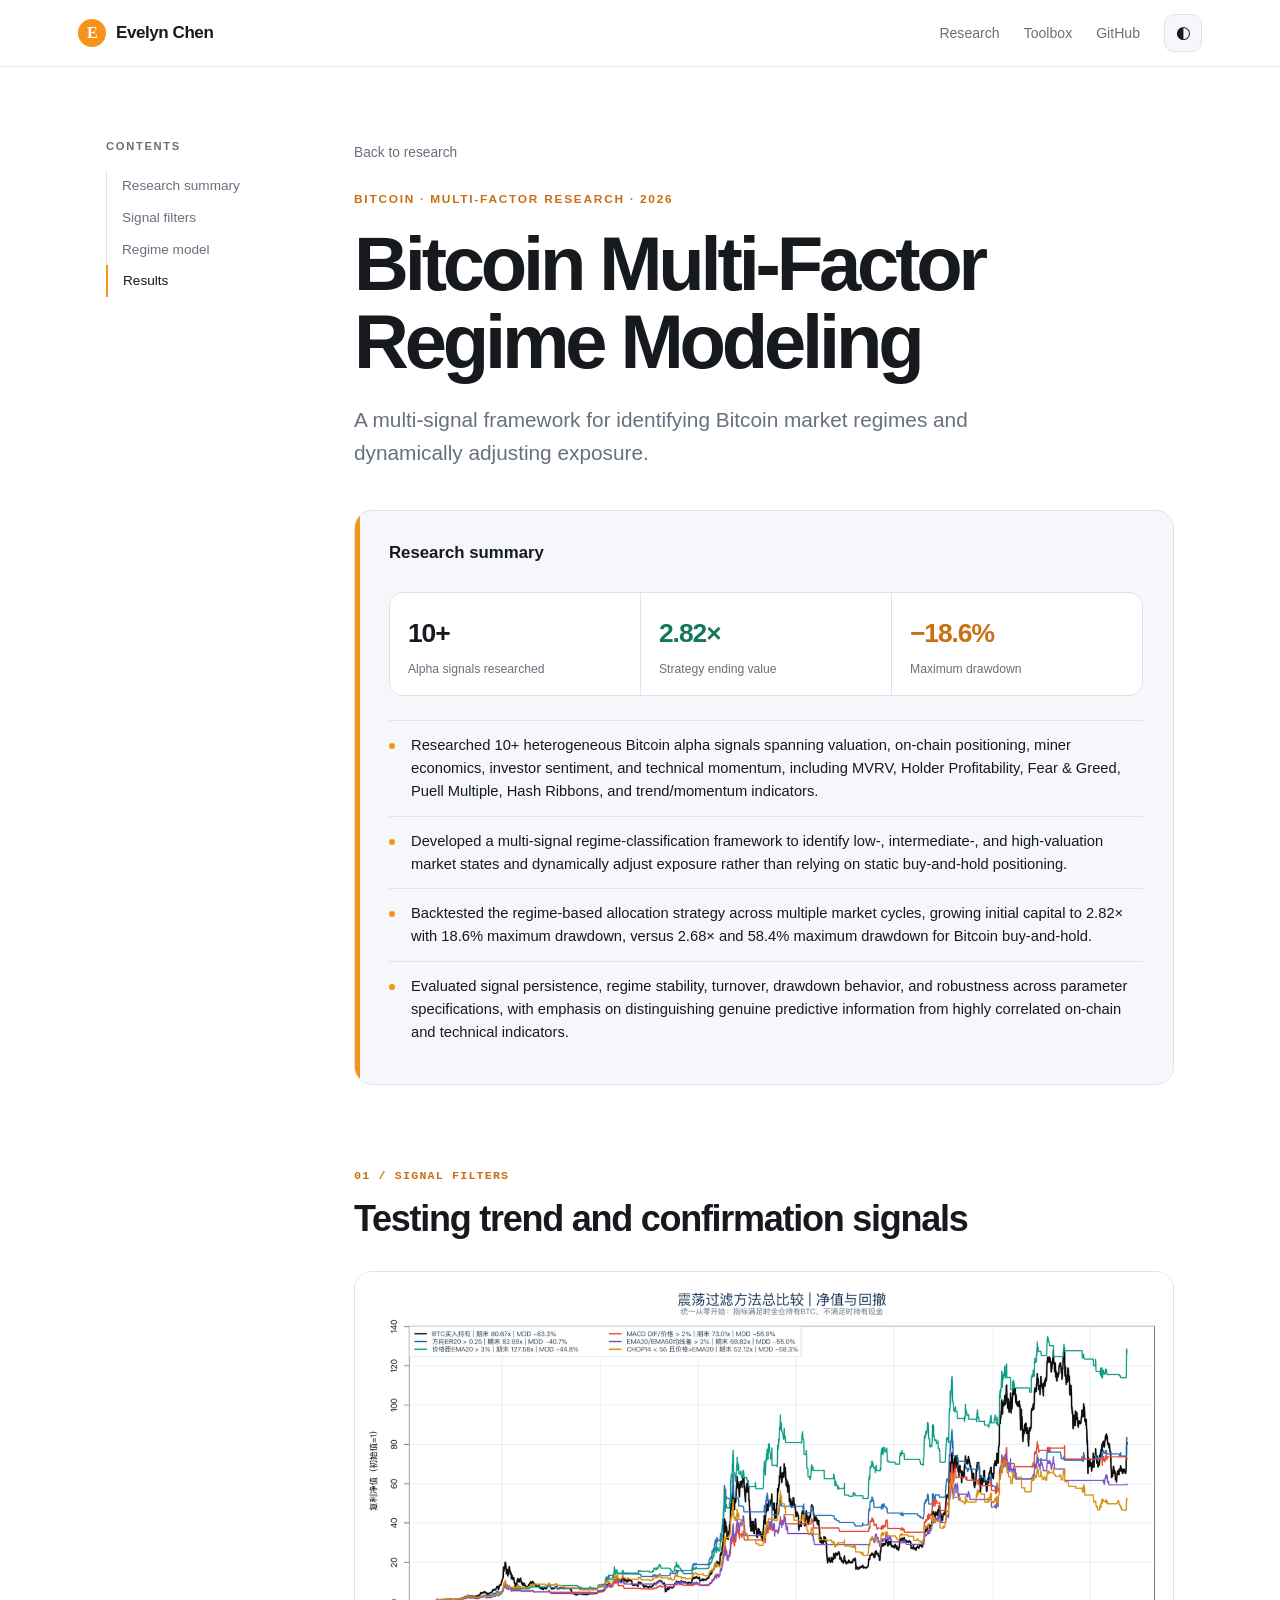
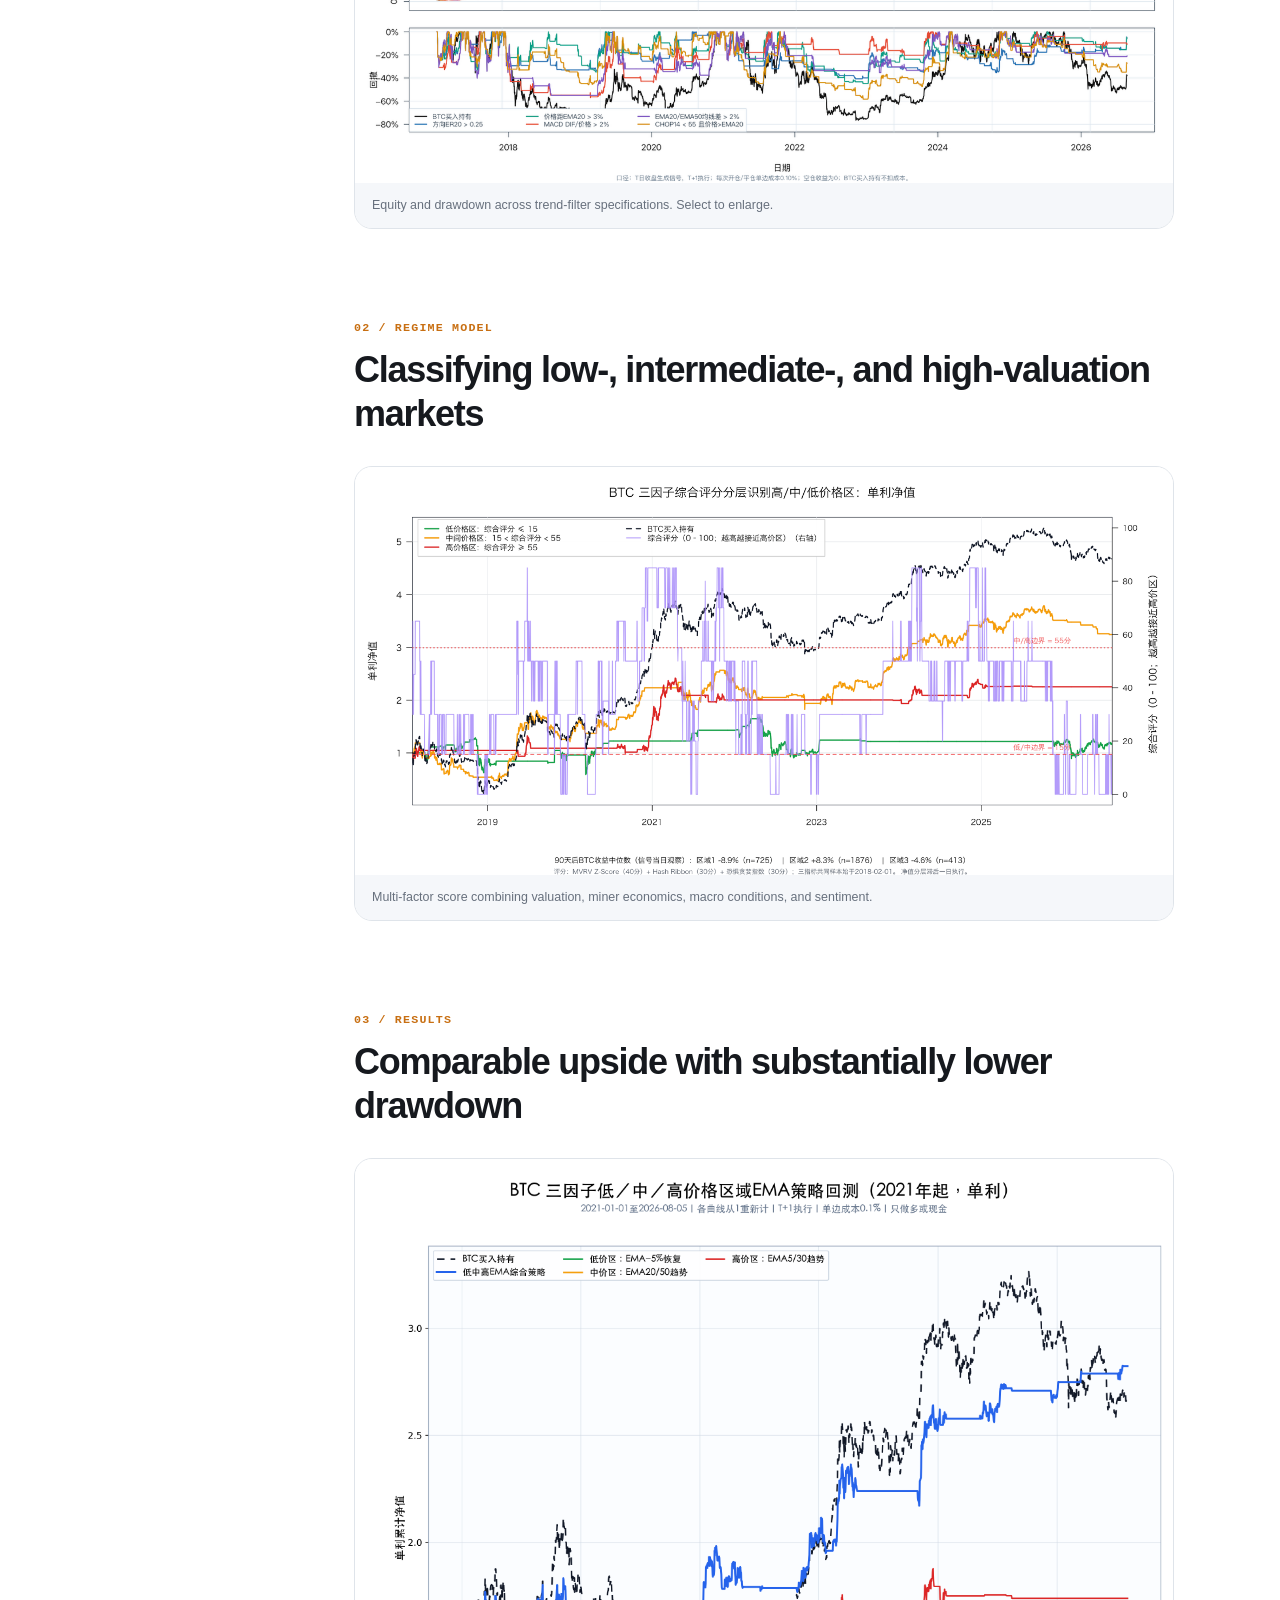
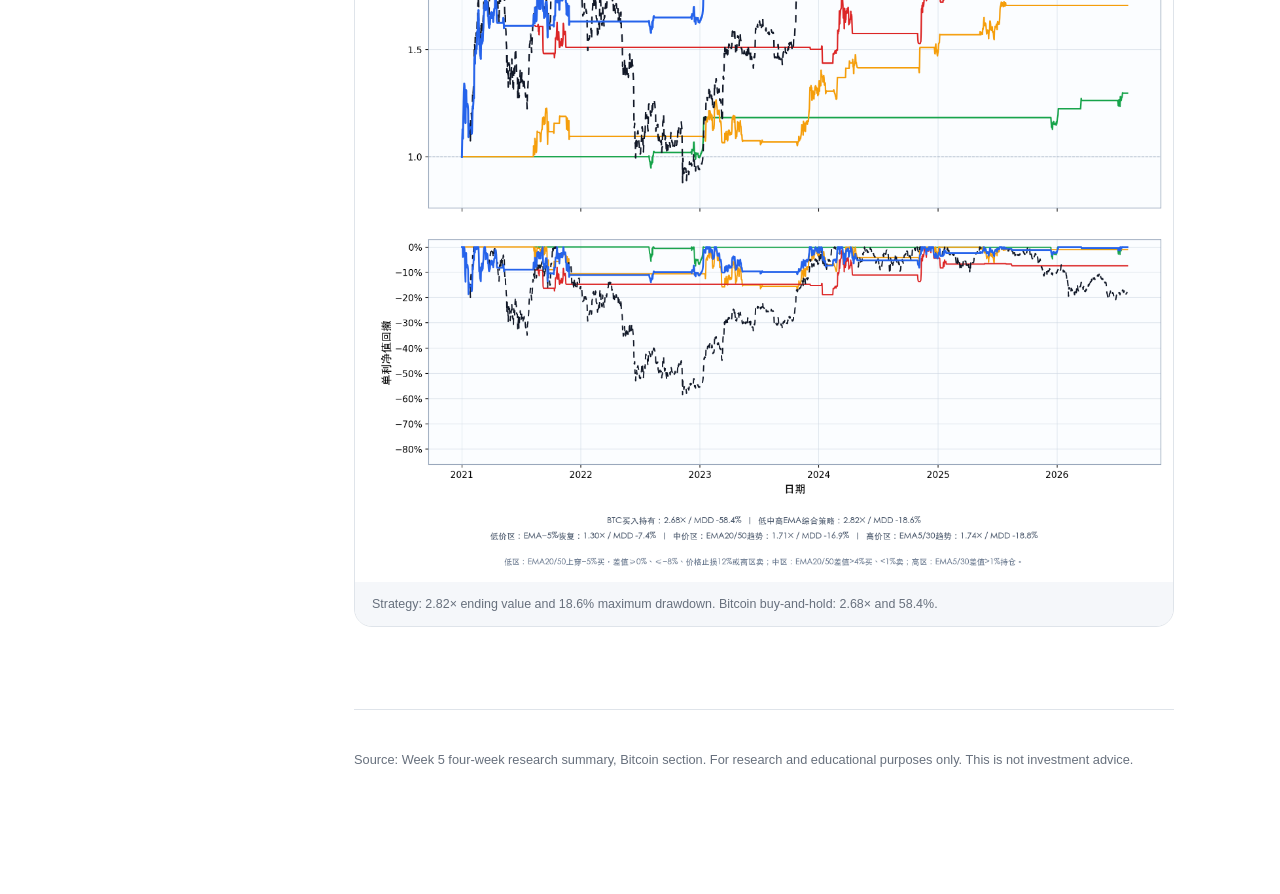
==== commit d6469ab9: "Simplify Bitcoin research page" ====
--- a/research/bitcoin-multi-factor-regime-modeling/index.html
+++ b/research/bitcoin-multi-factor-regime-modeling/index.html
@@ -3,7 +3,7 @@
 <head>
   <meta charset="utf-8" />
   <meta name="viewport" content="width=device-width, initial-scale=1" />
-  <meta name="description" content="Bitcoin multi-factor regime modeling: data construction, trend filters, market-state scoring, backtest results, and validation priorities." />
+  <meta name="description" content="A concise visual summary of Evelyn Chen's Bitcoin multi-factor regime modeling research." />
   <meta name="color-scheme" content="light dark" />
   <title>Bitcoin Multi-Factor Regime Modeling · Evelyn Chen</title>
   <link rel="icon" type="image/svg+xml" href="data:image/svg+xml,%3Csvg xmlns='http://www.w3.org/2000/svg' viewBox='0 0 64 64'%3E%3Ccircle cx='32' cy='32' r='29' fill='%23f7931a'/%3E%3Cpath d='M19 17h28v7H28v5h16v7H28v5h19v7H19z' fill='white'/%3E%3C/svg%3E" />
@@ -29,11 +29,10 @@
     <aside class="toc" aria-label="Contents">
       <div class="toc-label">CONTENTS</div>
       <nav>
-        <a href="#question">Data and question</a>
-        <a href="#filters">Trend filters</a>
-        <a href="#regimes">Regime framework</a>
-        <a href="#result">Combined result</a>
-        <a href="#limitations">What to verify</a>
+        <a href="#summary">Research summary</a>
+        <a href="#signals">Signal filters</a>
+        <a href="#regimes">Regime model</a>
+        <a href="#results">Results</a>
       </nav>
     </aside>
 
@@ -41,125 +40,54 @@
       <a class="back-link" href="/#research">Back to research</a>
       <p class="eyebrow">Bitcoin · Multi-Factor Research · 2026</p>
       <h1 class="article-title">Bitcoin Multi-Factor Regime Modeling</h1>
-      <p class="article-subtitle">From standalone moving-average filters to a low-, intermediate-, and high-valuation framework designed to retain trend exposure while reducing drawdowns.</p>
-      <div class="tags article-tags" aria-label="Research topics">
-        <span class="tag">Daily data</span>
-        <span class="tag">On-chain valuation</span>
-        <span class="tag">Trend confirmation</span>
-        <span class="tag">Risk control</span>
+      <p class="article-subtitle">A multi-signal framework for identifying Bitcoin market regimes and dynamically adjusting exposure.</p>
+
+      <div class="thesis" id="summary">
+        <h2>Research summary</h2>
+        <div class="metric-grid" aria-label="Headline results">
+          <div class="metric"><span class="metric-value">10+</span><span class="metric-label">Alpha signals researched</span></div>
+          <div class="metric positive"><span class="metric-value">2.82×</span><span class="metric-label">Strategy ending value</span></div>
+          <div class="metric risk"><span class="metric-value">−18.6%</span><span class="metric-label">Maximum drawdown</span></div>
+        </div>
+        <ul class="resume-points">
+          <li>Researched 10+ heterogeneous Bitcoin alpha signals spanning valuation, on-chain positioning, miner economics, investor sentiment, and technical momentum, including MVRV, Holder Profitability, Fear &amp; Greed, Puell Multiple, Hash Ribbons, and trend/momentum indicators.</li>
+          <li>Developed a multi-signal regime-classification framework to identify low-, intermediate-, and high-valuation market states and dynamically adjust exposure rather than relying on static buy-and-hold positioning.</li>
+          <li>Backtested the regime-based allocation strategy across multiple market cycles, growing initial capital to 2.82× with 18.6% maximum drawdown, versus 2.68× and 58.4% maximum drawdown for Bitcoin buy-and-hold.</li>
+          <li>Evaluated signal persistence, regime stability, turnover, drawdown behavior, and robustness across parameter specifications, with emphasis on distinguishing genuine predictive information from highly correlated on-chain and technical indicators.</li>
+        </ul>
       </div>
 
-      <div class="thesis">
-        <h2>Main takeaway</h2>
-        <p>Standalone EMA signals captured major trends but did not control drawdowns. Adding turnover confirmation and valuation regimes produced a combined strategy with a <strong>2.82×</strong> ending value and a <strong>−18.6%</strong> maximum drawdown in the backtest shown here.</p>
-        <div class="metric-grid" aria-label="Headline results">
-          <div class="metric positive"><span class="metric-value">2.82×</span><span class="metric-label">Combined strategy ending value</span></div>
-          <div class="metric risk"><span class="metric-value">−18.6%</span><span class="metric-label">Combined strategy maximum drawdown</span></div>
-          <div class="metric"><span class="metric-value">2.68×</span><span class="metric-label">Bitcoin buy-and-hold ending value</span></div>
-        </div>
-      </div>
-
-      <section class="article-section" id="question">
-        <span class="section-kicker">01 / DATA &amp; QUESTION</span>
-        <h2>Repair the volume series before testing signals</h2>
-        <p>The original daily Bitcoin volume series contained a visible break around 2022. I replaced it with Coin Metrics spot USD volume and reconstructed unit volume as dollar volume divided by price. Price data runs through August 24, 2026; Coin Metrics dollar-volume coverage ends in May 2026.</p>
-        <p class="muted">Research question: can trend confirmation reduce repeated entries during range-bound markets without giving up most of the upside from major Bitcoin cycles?</p>
+      <section class="article-section" id="signals">
+        <span class="section-kicker">01 / SIGNAL FILTERS</span>
+        <h2>Testing trend and confirmation signals</h2>
         <figure class="figure">
-          <button type="button" data-lightbox="/assets/data-overview.png" aria-label="Enlarge Bitcoin price and volume data chart">
-            <img src="/assets/data-overview.png" alt="Bitcoin price and reconstructed volume series" loading="lazy" />
+          <button type="button" data-lightbox="/assets/filter-comparison.png" aria-label="Enlarge trend-filter comparison chart">
+            <img src="/assets/filter-comparison.png" alt="Equity and drawdown comparison for several Bitcoin trend filters" loading="lazy" />
           </button>
-          <figcaption>Figure 1 · Bitcoin price and volume data-quality review. Select to enlarge.</figcaption>
+          <figcaption>Equity and drawdown across trend-filter specifications. Select to enlarge.</figcaption>
         </figure>
       </section>
 
-      <section class="article-section" id="filters">
-        <span class="section-kicker">02 / TREND FILTERS</span>
-        <h2>Simple trend rules fail in sideways markets</h2>
-        <ul class="finding-list">
-          <li><span class="finding-num">01</span><span><strong>EMA50 was the strongest standalone EMA specification</strong>but every simple EMA strategy still produced a maximum drawdown well above 30%.</span></li>
-          <li><span class="finding-num">02</span><span><strong>Additional confirmation improved the profile, but not enough</strong>requiring price above EMA200 or improving short-term-holder profitability reduced some false entries, yet 2024–2025 still generated repeated losing trades and drawdowns above 20%.</span></li>
-          <li><span class="finding-num">03</span><span><strong>Some anti-chop indicators created too many trades</strong>directional efficiency ratio and distance from EMA20 produced entry-to-exit win rates near 40%.</span></li>
-        </ul>
-
-        <figure class="figure">
-          <button type="button" data-lightbox="/assets/filter-comparison.png" aria-label="Enlarge trend-filter comparison chart">
-            <img src="/assets/filter-comparison.png" alt="Equity and drawdown comparison for several trend filters" loading="lazy" />
-          </button>
-          <figcaption>Figure 2 · Equity and drawdown comparison across trend-filter specifications.</figcaption>
-        </figure>
-
-        <h3>Signal comparison</h3>
-        <p class="muted">Normalized EMA-spread and MACD-DIF rules produced higher win rates than the higher-turnover filters. The strongest intermediate-regime candidate combined an EMA20/EMA50 spread above 4% with 30-day dollar-volume confirmation.</p>
-        <div class="comparison-wrap" role="region" aria-label="Trend-filter comparison table" tabindex="0">
-          <table>
-            <thead><tr><th>Signal</th><th>Closed</th><th>Wins / losses</th><th>Win rate</th><th>Avg. win</th><th>Avg. loss</th><th>Win/loss ratio</th></tr></thead>
-            <tbody>
-              <tr class="best"><td>EMA spread &gt;4% + 30D dollar volume</td><td>23</td><td>15 / 8</td><td>65.2%</td><td>+50.7%</td><td>−5.3%</td><td>9.49</td></tr>
-              <tr><td>EMA20/EMA50 spread &gt;4%</td><td>24</td><td>15 / 9</td><td>62.5%</td><td>+52.6%</td><td>−7.0%</td><td>7.50</td></tr>
-              <tr><td>EMA20/EMA50 spread &gt;2%</td><td>28</td><td>13 / 15</td><td>46.4%</td><td>+65.5%</td><td>−7.3%</td><td>8.94</td></tr>
-              <tr><td>MACD DIF / price &gt;2%</td><td>46</td><td>20 / 26</td><td>43.5%</td><td>+43.0%</td><td>−6.1%</td><td>7.03</td></tr>
-              <tr><td>Directional ER20 &gt;0.25</td><td>124</td><td>53 / 71</td><td>42.7%</td><td>+14.0%</td><td>−2.8%</td><td>4.97</td></tr>
-            </tbody>
-          </table>
-        </div>
-        <div class="note"><strong>Reconciliation required:</strong> the slide summary reports a 62.5% win rate for the volume-confirmed rule, while the comparison table shows 15 wins and 8 losses, or 65.2%. The transaction log should determine the final published figure.</div>
-      </section>
-
       <section class="article-section" id="regimes">
-        <span class="section-kicker">03 / REGIME FRAMEWORK</span>
-        <h2>Apply signals within the market state they fit</h2>
-        <p>The final framework does not use one rule throughout the full cycle. It first scores the market with three signal families, then applies different exposure rules in low-, intermediate-, and high-valuation regimes. On-chain valuation receives the largest weight because it produced the strongest separation and price relationship.</p>
-        <div class="score-bar" aria-label="Factor-family weights">
-          <div class="score-segment">On-chain valuation<br />40</div>
-          <div class="score-segment">Miner economics<br />30</div>
-          <div class="score-segment">Macro / sentiment<br />30</div>
-        </div>
-        <div class="regimes" aria-label="Valuation regimes">
-          <div class="regime"><strong>Low valuation</strong><span>Total score ≤ 15</span></div>
-          <div class="regime"><strong>Intermediate</strong><span>15 &lt; score &lt; 55</span></div>
-          <div class="regime"><strong>High valuation</strong><span>Total score ≥ 55</span></div>
-        </div>
-        <h3>Low-valuation rule</h3>
-        <p>Enter when the EMA20/EMA50 spread crosses above −5%. Exit when the spread reaches 0% or −8%, a 12% stop triggers, or the market leaves the low-valuation regime. The combined low- and intermediate-regime test produced a <strong>+245.1%</strong> cumulative return and a <strong>3.45×</strong> ending value in the source analysis.</p>
+        <span class="section-kicker">02 / REGIME MODEL</span>
+        <h2>Classifying low-, intermediate-, and high-valuation markets</h2>
         <figure class="figure">
           <button type="button" data-lightbox="/assets/regime-framework.png" aria-label="Enlarge Bitcoin regime score chart">
             <img src="/assets/regime-framework.png" alt="Bitcoin multi-factor score, valuation regimes, and price" loading="lazy" />
           </button>
-          <figcaption>Figure 3 · Multi-factor score with low-, intermediate-, and high-valuation regimes.</figcaption>
+          <figcaption>Multi-factor score combining valuation, miner economics, macro conditions, and sentiment.</figcaption>
         </figure>
       </section>
 
-      <section class="article-section" id="result">
-        <span class="section-kicker">04 / COMBINED RESULT</span>
-        <h2>The main improvement came from drawdown control</h2>
-        <p>The combined strategy did not create a dramatic ending-value advantage. Its stronger contribution was the path: it retained comparable upside while reducing the deepest historical loss shown in the backtest.</p>
-        <div class="result-band">
-          <p>Combined backtest shown in the source deck</p>
-          <div class="result-pairs">
-            <div class="result-pair"><strong>2.82×</strong><span>Strategy ending value · MDD −18.6%</span></div>
-            <div class="result-pair"><strong>2.68×</strong><span>Bitcoin buy-and-hold · MDD −58.4%</span></div>
-          </div>
-        </div>
+      <section class="article-section" id="results">
+        <span class="section-kicker">03 / RESULTS</span>
+        <h2>Comparable upside with substantially lower drawdown</h2>
         <figure class="figure">
           <button type="button" data-lightbox="/assets/final-comparison.png" aria-label="Enlarge combined strategy comparison chart">
             <img src="/assets/final-comparison.png" alt="Combined Bitcoin strategy compared with buy-and-hold" loading="lazy" />
           </button>
-          <figcaption>Figure 4 · Combined strategy and Bitcoin buy-and-hold equity and drawdown.</figcaption>
+          <figcaption>Strategy: 2.82× ending value and 18.6% maximum drawdown. Bitcoin buy-and-hold: 2.68× and 58.4%.</figcaption>
         </figure>
-      </section>
-
-      <section class="article-section" id="limitations">
-        <span class="section-kicker">05 / WHAT TO VERIFY NEXT</span>
-        <h2>The missing evidence is genuinely out of sample</h2>
-        <ul class="audit-list">
-          <li>Use walk-forward evaluation or a fixed train-validation split before selecting the 4% spread threshold and regime boundaries.</li>
-          <li>Align the price and Coin Metrics dollar-volume endpoints, and state how the missing final months are handled.</li>
-          <li>Recompute win rate, return, and maximum drawdown from the trade ledger to resolve the 62.5% versus 65.2% discrepancy.</li>
-          <li>Include transaction costs, slippage, and the actual publication time of on-chain signals to test realistic execution.</li>
-        </ul>
-        <div class="placeholder" role="img" aria-label="Placeholder for walk-forward out-of-sample performance chart">
-          <div><strong>Planned figure: walk-forward out-of-sample equity and drawdown</strong><span>The final version should separate training, validation, and untouched test periods while retaining Bitcoin buy-and-hold as the benchmark.</span></div>
-        </div>
       </section>
 
       <footer class="article-footer">
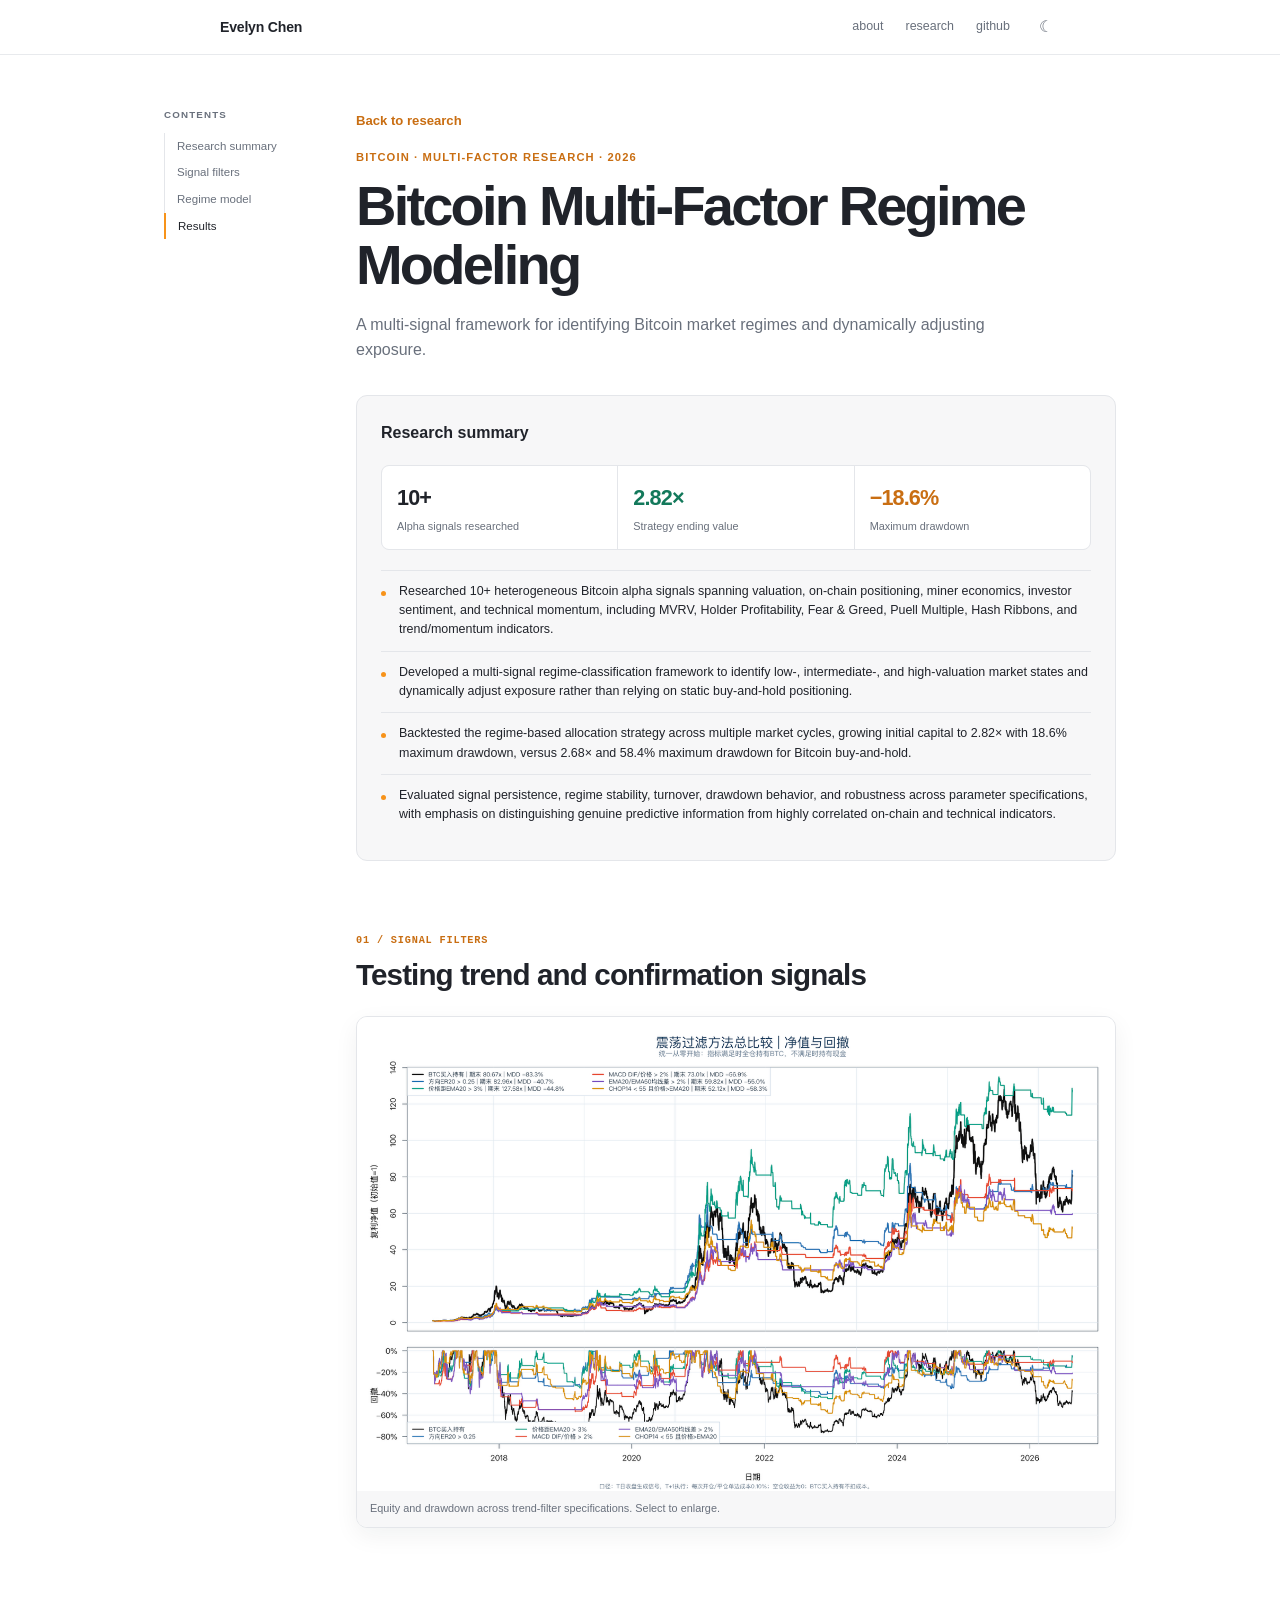
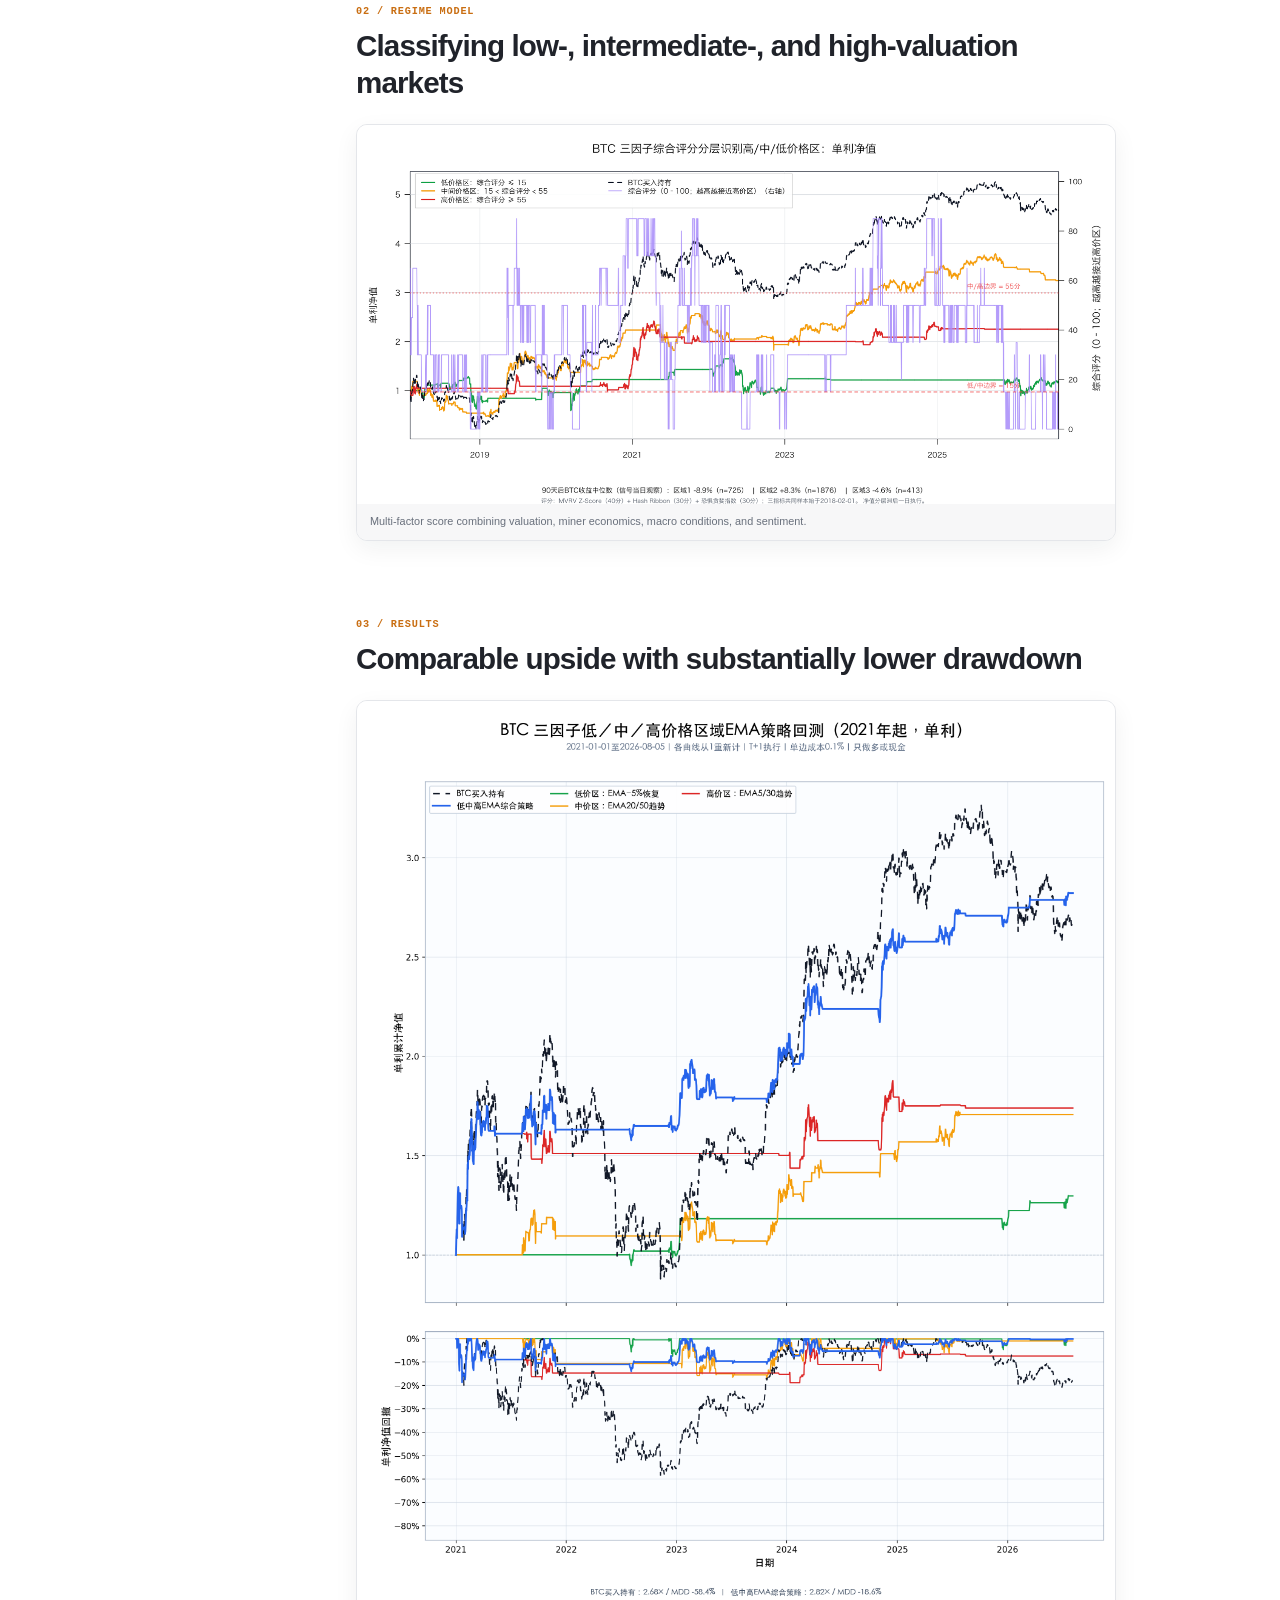
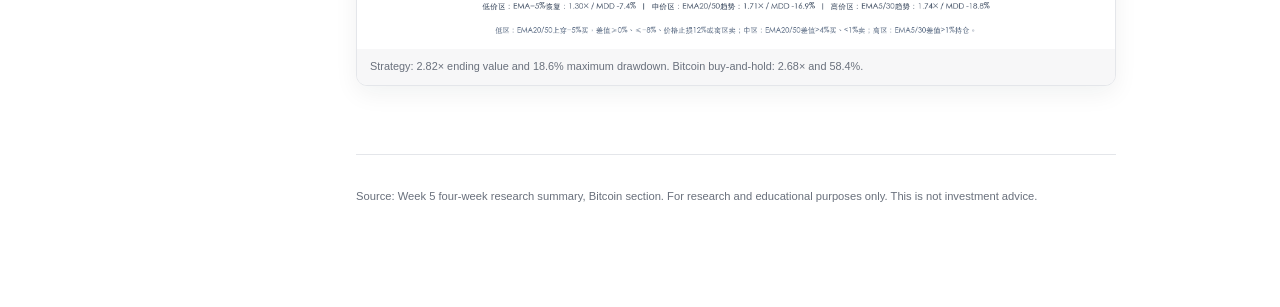
==== commit 674f4f10: "Refine portfolio with compact academic layout" ====
--- a/research/bitcoin-multi-factor-regime-modeling/index.html
+++ b/research/bitcoin-multi-factor-regime-modeling/index.html
@@ -7,20 +7,17 @@
   <meta name="color-scheme" content="light dark" />
   <title>Bitcoin Multi-Factor Regime Modeling · Evelyn Chen</title>
   <link rel="icon" type="image/svg+xml" href="data:image/svg+xml,%3Csvg xmlns='http://www.w3.org/2000/svg' viewBox='0 0 64 64'%3E%3Ccircle cx='32' cy='32' r='29' fill='%23f7931a'/%3E%3Cpath d='M19 17h28v7H28v5h16v7H28v5h19v7H19z' fill='white'/%3E%3C/svg%3E" />
-  <link rel="stylesheet" href="/assets/styles.css" />
+  <link rel="stylesheet" href="/assets/academic.css" />
 </head>
-<body>
+<body data-content-source="/content/bitcoin.json">
   <header class="site-header">
     <div class="header-inner">
-      <a class="brand" href="/" aria-label="Evelyn Chen home">
-        <span class="brand-mark">E</span>
-        <span>Evelyn Chen</span>
-      </a>
+      <a class="brand" href="/" aria-label="Evelyn Chen home">Evelyn Chen</a>
       <nav class="nav" aria-label="Primary navigation">
-        <a href="/#research">Research</a>
-        <a href="/#toolbox">Toolbox</a>
-        <a href="https://github.com/evelync560" rel="noreferrer">GitHub</a>
-        <button class="theme-button" type="button" data-theme-toggle aria-label="Toggle dark mode">◐</button>
+        <a href="/#about">about</a>
+        <a href="/#research">research</a>
+        <a href="https://github.com/evelync560" rel="noreferrer">github</a>
+        <button class="theme-button" type="button" data-theme-toggle aria-label="Toggle dark mode">☾</button>
       </nav>
     </div>
   </header>
@@ -38,18 +35,18 @@
 
     <article>
       <a class="back-link" href="/#research">Back to research</a>
-      <p class="eyebrow">Bitcoin · Multi-Factor Research · 2026</p>
-      <h1 class="article-title">Bitcoin Multi-Factor Regime Modeling</h1>
-      <p class="article-subtitle">A multi-signal framework for identifying Bitcoin market regimes and dynamically adjusting exposure.</p>
+      <p class="eyebrow" data-content-text="eyebrow">Bitcoin · Multi-Factor Research · 2026</p>
+      <h1 class="article-title" data-content-text="title">Bitcoin Multi-Factor Regime Modeling</h1>
+      <p class="article-subtitle" data-content-text="subtitle">A multi-signal framework for identifying Bitcoin market regimes and dynamically adjusting exposure.</p>
 
       <div class="thesis" id="summary">
-        <h2>Research summary</h2>
-        <div class="metric-grid" aria-label="Headline results">
+        <h2 data-content-text="summary_title">Research summary</h2>
+        <div class="metric-grid" aria-label="Headline results" data-content-list="summary_metrics">
           <div class="metric"><span class="metric-value">10+</span><span class="metric-label">Alpha signals researched</span></div>
           <div class="metric positive"><span class="metric-value">2.82×</span><span class="metric-label">Strategy ending value</span></div>
           <div class="metric risk"><span class="metric-value">−18.6%</span><span class="metric-label">Maximum drawdown</span></div>
         </div>
-        <ul class="resume-points">
+        <ul class="resume-points" data-content-list="summary_bullets">
           <li>Researched 10+ heterogeneous Bitcoin alpha signals spanning valuation, on-chain positioning, miner economics, investor sentiment, and technical momentum, including MVRV, Holder Profitability, Fear &amp; Greed, Puell Multiple, Hash Ribbons, and trend/momentum indicators.</li>
           <li>Developed a multi-signal regime-classification framework to identify low-, intermediate-, and high-valuation market states and dynamically adjust exposure rather than relying on static buy-and-hold positioning.</li>
           <li>Backtested the regime-based allocation strategy across multiple market cycles, growing initial capital to 2.82× with 18.6% maximum drawdown, versus 2.68× and 58.4% maximum drawdown for Bitcoin buy-and-hold.</li>
@@ -57,7 +54,7 @@
         </ul>
       </div>
 
-      <section class="article-section" id="signals">
+      <section class="article-section" id="signals" data-content-figure="0">
         <span class="section-kicker">01 / SIGNAL FILTERS</span>
         <h2>Testing trend and confirmation signals</h2>
         <figure class="figure">
@@ -68,7 +65,7 @@
         </figure>
       </section>
 
-      <section class="article-section" id="regimes">
+      <section class="article-section" id="regimes" data-content-figure="1">
         <span class="section-kicker">02 / REGIME MODEL</span>
         <h2>Classifying low-, intermediate-, and high-valuation markets</h2>
         <figure class="figure">
@@ -79,7 +76,7 @@
         </figure>
       </section>
 
-      <section class="article-section" id="results">
+      <section class="article-section" id="results" data-content-figure="2">
         <span class="section-kicker">03 / RESULTS</span>
         <h2>Comparable upside with substantially lower drawdown</h2>
         <figure class="figure">
@@ -91,7 +88,7 @@
       </section>
 
       <footer class="article-footer">
-        <p>Source: Week 5 four-week research summary, Bitcoin section. For research and educational purposes only. This is not investment advice.</p>
+        <p data-content-text="footer_text">Source: Week 5 four-week research summary, Bitcoin section. For research and educational purposes only. This is not investment advice.</p>
       </footer>
     </article>
   </main>
--- a/assets/academic.css
+++ b/assets/academic.css
@@ -0,0 +1,320 @@
+:root {
+  --bg: #ffffff;
+  --surface: #f7f7f8;
+  --surface-2: #f0f1f3;
+  --ink: #20232a;
+  --muted: #69707c;
+  --line: #e4e6ea;
+  --accent: #c96e12;
+  --accent-bright: #f7931a;
+  --accent-soft: #fff7ed;
+  --positive: #13795b;
+  --negative: #b42318;
+  --content: 880px;
+  --radius: 11px;
+  --shadow: 0 8px 24px rgba(20, 27, 38, .06);
+}
+
+[data-theme="dark"] {
+  --bg: #13151a;
+  --surface: #1a1d23;
+  --surface-2: #22262e;
+  --ink: #f1f3f5;
+  --muted: #a5acb7;
+  --line: #2d323b;
+  --accent: #f2a14b;
+  --accent-bright: #f7931a;
+  --accent-soft: #2d2115;
+  --positive: #74d8b4;
+  --negative: #ff9b94;
+  --shadow: 0 10px 28px rgba(0, 0, 0, .24);
+}
+
+* { box-sizing: border-box; }
+html { scroll-behavior: smooth; }
+body {
+  margin: 0;
+  background: var(--bg);
+  color: var(--ink);
+  font-family: Inter, ui-sans-serif, -apple-system, BlinkMacSystemFont, "Segoe UI", sans-serif;
+  font-size: 16px;
+  line-height: 1.6;
+  -webkit-font-smoothing: antialiased;
+}
+a { color: inherit; }
+button, a { font: inherit; }
+img { display: block; max-width: 100%; }
+
+.site-header {
+  position: sticky;
+  top: 0;
+  z-index: 20;
+  border-bottom: 1px solid color-mix(in srgb, var(--line) 84%, transparent);
+  background: color-mix(in srgb, var(--bg) 92%, transparent);
+  backdrop-filter: blur(12px);
+}
+.header-inner {
+  width: min(100%, var(--content));
+  height: 54px;
+  margin: 0 auto;
+  padding: 0 20px;
+  display: flex;
+  align-items: center;
+  justify-content: space-between;
+  gap: 24px;
+}
+.brand {
+  display: inline-flex;
+  align-items: center;
+  gap: 8px;
+  color: var(--ink);
+  text-decoration: none;
+  font-size: .88rem;
+  font-weight: 720;
+  letter-spacing: -.015em;
+}
+.brand-mark { display: none; }
+.nav { display: flex; align-items: center; gap: 22px; }
+.nav a {
+  color: var(--muted);
+  text-decoration: none;
+  font-size: .78rem;
+}
+.nav a:hover, .nav a:focus-visible { color: var(--accent); }
+.theme-button {
+  width: 28px;
+  height: 28px;
+  padding: 0;
+  border: 0;
+  border-radius: 50%;
+  color: var(--muted);
+  background: transparent;
+  cursor: pointer;
+}
+.theme-button:hover, .theme-button:focus-visible { color: var(--accent); background: var(--surface); }
+
+.home-main {
+  width: min(100%, var(--content));
+  margin: 0 auto;
+  padding: 52px 20px 78px;
+}
+.profile-section {
+  scroll-margin-top: 78px;
+  display: grid;
+  grid-template-columns: minmax(0, 1fr) 250px;
+  gap: 62px;
+  align-items: center;
+  padding-bottom: 66px;
+}
+.eyebrow {
+  margin: 0 0 10px;
+  color: var(--accent);
+  font-size: .7rem;
+  font-weight: 760;
+  letter-spacing: .1em;
+  text-transform: uppercase;
+}
+h1 {
+  margin: 0;
+  font-size: clamp(2rem, 5vw, 2.8rem);
+  line-height: 1.08;
+  letter-spacing: -.045em;
+}
+.profile-role {
+  margin: 7px 0 0;
+  color: var(--muted);
+  font-size: .88rem;
+}
+.profile-intro {
+  max-width: 560px;
+  margin: 22px 0 0;
+  font-size: .96rem;
+  line-height: 1.72;
+}
+.profile-links { display: flex; gap: 18px; margin-top: 20px; }
+.profile-links a, .project-link, .back-link {
+  color: var(--accent);
+  font-size: .82rem;
+  font-weight: 650;
+  text-decoration: none;
+}
+.profile-links a:hover, .project-link:hover, .back-link:hover { text-decoration: underline; }
+
+.profile-card {
+  min-height: 286px;
+  border: 1px solid var(--line);
+  border-radius: var(--radius);
+  background: var(--surface);
+  box-shadow: var(--shadow);
+  overflow: hidden;
+}
+.monogram {
+  height: 98px;
+  display: grid;
+  place-items: center;
+  color: #fff;
+  background: #202834;
+  font-family: Georgia, "Times New Roman", serif;
+  font-size: 2.4rem;
+  letter-spacing: -.08em;
+}
+.profile-card-copy { padding: 17px 18px 18px; }
+.focus-label {
+  color: var(--accent);
+  font-size: .62rem;
+  font-weight: 760;
+  letter-spacing: .1em;
+}
+.profile-card h2 { margin: 5px 0 5px; font-size: 1rem; line-height: 1.3; letter-spacing: -.02em; }
+.profile-card p { margin: 0; color: var(--muted); font-size: .75rem; line-height: 1.55; }
+.focus-metrics {
+  display: grid;
+  grid-template-columns: 1fr 1fr;
+  gap: 10px;
+  margin-top: 14px;
+  padding-top: 12px;
+  border-top: 1px solid var(--line);
+}
+.focus-metrics strong { display: block; font-size: 1rem; line-height: 1.1; letter-spacing: -.03em; }
+.focus-metrics span { display: block; margin-top: 3px; color: var(--muted); font-size: .61rem; line-height: 1.3; }
+
+.research-section { scroll-margin-top: 76px; padding-top: 34px; border-top: 1px solid var(--line); }
+.section-heading { display: flex; align-items: baseline; justify-content: space-between; gap: 22px; margin-bottom: 18px; }
+.section-title { margin: 0; font-size: 1.35rem; line-height: 1.2; letter-spacing: -.03em; }
+.section-heading p { margin: 0; color: var(--muted); font-size: .76rem; }
+.project-card {
+  display: grid;
+  grid-template-columns: minmax(0, 1.18fr) minmax(280px, .82fr);
+  min-height: 330px;
+  border: 1px solid var(--line);
+  border-radius: var(--radius);
+  background: var(--surface);
+  box-shadow: var(--shadow);
+  overflow: hidden;
+}
+.project-visual {
+  min-height: 330px;
+  display: grid;
+  place-items: center;
+  padding: 18px;
+  background: #f1f4f8;
+  overflow: hidden;
+}
+.project-visual img {
+  width: 100%;
+  max-height: 300px;
+  object-fit: contain;
+  border-radius: 5px;
+  background: #fff;
+}
+.project-content { display: flex; flex-direction: column; justify-content: center; padding: 28px 30px; }
+.tags { display: flex; flex-wrap: wrap; gap: 6px; margin-bottom: 13px; }
+.tag {
+  padding: 2px 7px;
+  border: 1px solid color-mix(in srgb, var(--accent) 25%, var(--line));
+  border-radius: 999px;
+  color: var(--accent);
+  background: var(--accent-soft);
+  font-size: .61rem;
+  font-weight: 680;
+}
+.project-content h3 { margin: 0; font-size: 1.15rem; line-height: 1.3; letter-spacing: -.025em; }
+.project-summary { margin: 10px 0 0; color: var(--muted); font-size: .78rem; line-height: 1.6; }
+.project-metrics { display: grid; grid-template-columns: repeat(3, 1fr); gap: 10px; margin-top: 19px; padding-top: 15px; border-top: 1px solid var(--line); }
+.project-metrics strong { display: block; font-size: .96rem; letter-spacing: -.03em; }
+.project-metrics span { display: block; margin-top: 2px; color: var(--muted); font-size: .58rem; line-height: 1.25; }
+.project-link { display: inline-block; align-self: flex-start; margin-top: 18px; }
+
+.site-footer {
+  width: min(100%, var(--content));
+  margin: 0 auto;
+  padding: 24px 20px 38px;
+  border-top: 1px solid var(--line);
+  display: flex;
+  justify-content: space-between;
+  gap: 24px;
+  color: var(--muted);
+  font-size: .69rem;
+}
+.site-footer a { text-decoration: none; }
+.site-footer a:hover { color: var(--accent); }
+
+.article-main {
+  width: min(100%, 1040px);
+  margin: 0 auto;
+  padding: 52px 20px 90px;
+  display: grid;
+  grid-template-columns: 150px minmax(0, 760px);
+  gap: 42px;
+  justify-content: center;
+}
+.article-main article { min-width: 0; }
+.toc { position: sticky; top: 86px; align-self: start; font-size: .72rem; }
+.toc-label { margin-bottom: 10px; color: var(--muted); font-size: .61rem; font-weight: 760; letter-spacing: .12em; }
+.toc nav { border-left: 1px solid var(--line); }
+.toc a { display: block; padding: 5px 0 5px 12px; color: var(--muted); text-decoration: none; line-height: 1.45; }
+.toc a:hover, .toc a.active { color: var(--ink); }
+.toc a.active { margin-left: -1px; border-left: 2px solid var(--accent-bright); }
+.back-link { display: inline-block; margin-bottom: 18px; }
+.article-title { max-width: 700px; margin: 0; font-size: clamp(2rem, 5vw, 3.5rem); line-height: 1.05; letter-spacing: -.05em; }
+.article-subtitle { max-width: 680px; margin: 17px 0 0; color: var(--muted); font-size: 1rem; line-height: 1.6; }
+.article-tags { margin-top: 20px; }
+.thesis { margin: 32px 0 64px; padding: 24px; border: 1px solid var(--line); border-radius: var(--radius); background: var(--surface); }
+.thesis h2 { margin: 0 0 10px; font-size: 1rem; }
+.thesis p { margin: 0; }
+.metric-grid { display: grid; grid-template-columns: repeat(3, 1fr); gap: 1px; margin-top: 20px; border: 1px solid var(--line); border-radius: 8px; background: var(--line); overflow: hidden; }
+.metric { padding: 15px; background: var(--bg); }
+.metric-value { display: block; font-size: 1.35rem; font-weight: 780; letter-spacing: -.04em; }
+.metric-label { display: block; margin-top: 3px; color: var(--muted); font-size: .68rem; line-height: 1.35; }
+.metric.positive .metric-value { color: var(--positive); }
+.metric.risk .metric-value { color: var(--accent); }
+.resume-points { margin: 20px 0 0; padding: 0; list-style: none; }
+.resume-points li { position: relative; margin: 0; padding: 11px 0 11px 18px; border-top: 1px solid var(--line); font-size: .78rem; line-height: 1.55; }
+.resume-points li::before { content: ""; position: absolute; left: 0; top: 20px; width: 5px; height: 5px; border-radius: 50%; background: var(--accent-bright); }
+.article-section { scroll-margin-top: 82px; margin: 0 0 68px; }
+.section-kicker { color: var(--accent); font: 730 .64rem/1.2 ui-monospace, SFMono-Regular, Menlo, monospace; letter-spacing: .08em; }
+.article-section h2 { margin: 7px 0 16px; font-size: clamp(1.35rem, 3vw, 1.85rem); line-height: 1.25; letter-spacing: -.03em; }
+.article-section h3 { margin: 26px 0 9px; font-size: 1rem; }
+.article-section p { margin: 0 0 14px; }
+.muted { color: var(--muted); }
+.figure { margin: 22px 0 0; border: 1px solid var(--line); border-radius: var(--radius); background: #fff; overflow: hidden; box-shadow: var(--shadow); }
+.figure button { display: block; width: 100%; padding: 0; border: 0; background: #fff; cursor: zoom-in; }
+.figure img { width: 100%; height: auto; }
+.figure figcaption { padding: 10px 13px; color: var(--muted); background: var(--surface); font-size: .68rem; line-height: 1.45; }
+.article-footer { padding-top: 22px; border-top: 1px solid var(--line); color: var(--muted); font-size: .7rem; }
+
+dialog { width: min(96vw, 1200px); max-height: 92vh; padding: 0; border: 1px solid var(--line); border-radius: 12px; background: #fff; box-shadow: var(--shadow); }
+dialog::backdrop { background: rgba(7, 10, 15, .76); backdrop-filter: blur(4px); }
+dialog img { width: 100%; height: auto; }
+.dialog-close { position: sticky; float: right; top: 10px; right: 10px; z-index: 2; width: 36px; height: 36px; margin: 10px; border: 1px solid #dfe4ea; border-radius: 50%; color: #16191e; background: rgba(255,255,255,.94); cursor: pointer; }
+
+@media (max-width: 760px) {
+  .profile-section { grid-template-columns: 1fr; gap: 32px; }
+  .profile-card { display: grid; grid-template-columns: 130px 1fr; min-height: 0; }
+  .monogram { height: auto; min-height: 180px; }
+  .project-card { grid-template-columns: 1fr; }
+  .project-visual { min-height: 250px; }
+  .article-main { grid-template-columns: 1fr; padding-top: 40px; }
+  .toc { display: none; }
+}
+
+@media (max-width: 560px) {
+  .header-inner, .home-main, .article-main, .site-footer { padding-left: 16px; padding-right: 16px; }
+  .nav { gap: 14px; }
+  .nav a:first-child { display: none; }
+  .home-main { padding-top: 40px; }
+  .profile-section { padding-bottom: 50px; }
+  .profile-card { grid-template-columns: 1fr; }
+  .monogram { min-height: 92px; }
+  .section-heading { display: block; }
+  .section-heading p { margin-top: 5px; }
+  .project-content { padding: 24px 21px; }
+  .site-footer { flex-direction: column; gap: 7px; }
+  .metric-grid { grid-template-columns: 1fr; }
+  .thesis { padding: 20px; }
+}
+
+@media (prefers-reduced-motion: reduce) {
+  html { scroll-behavior: auto; }
+  * { transition: none !important; }
+}
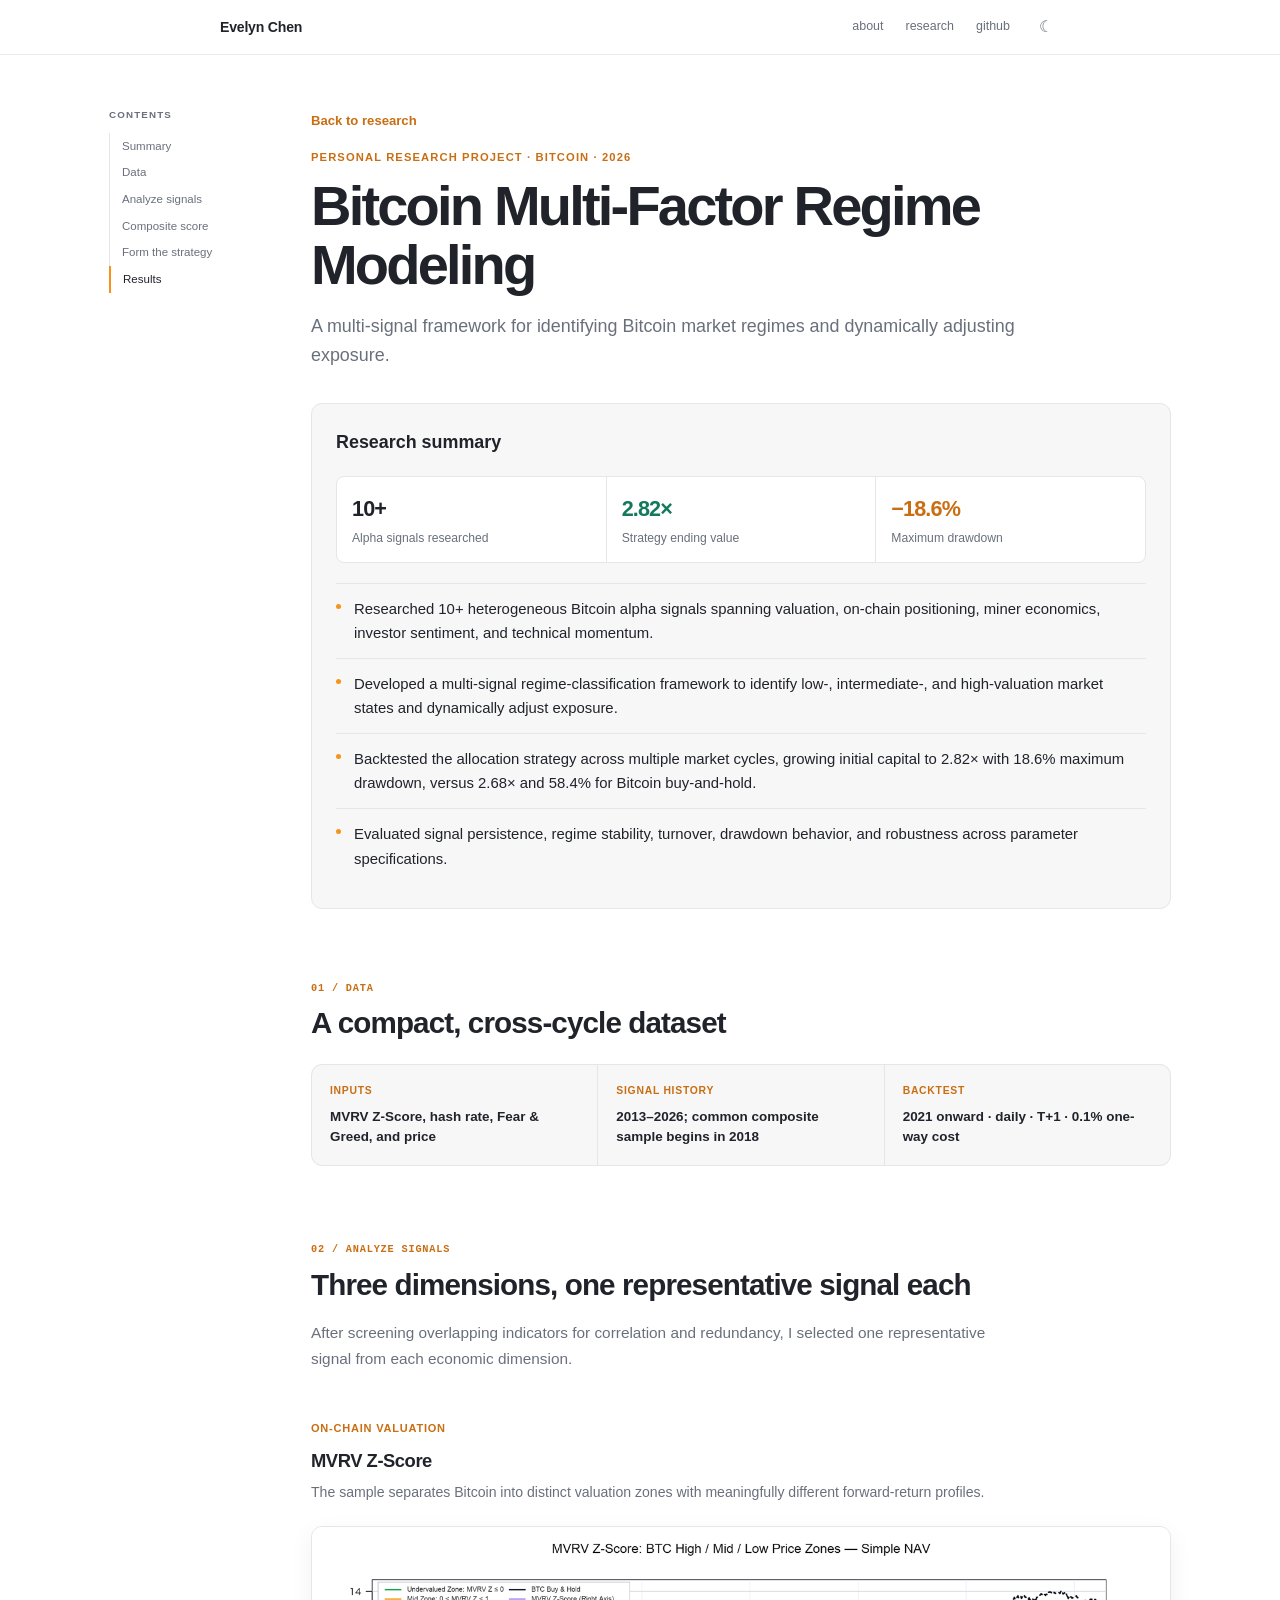
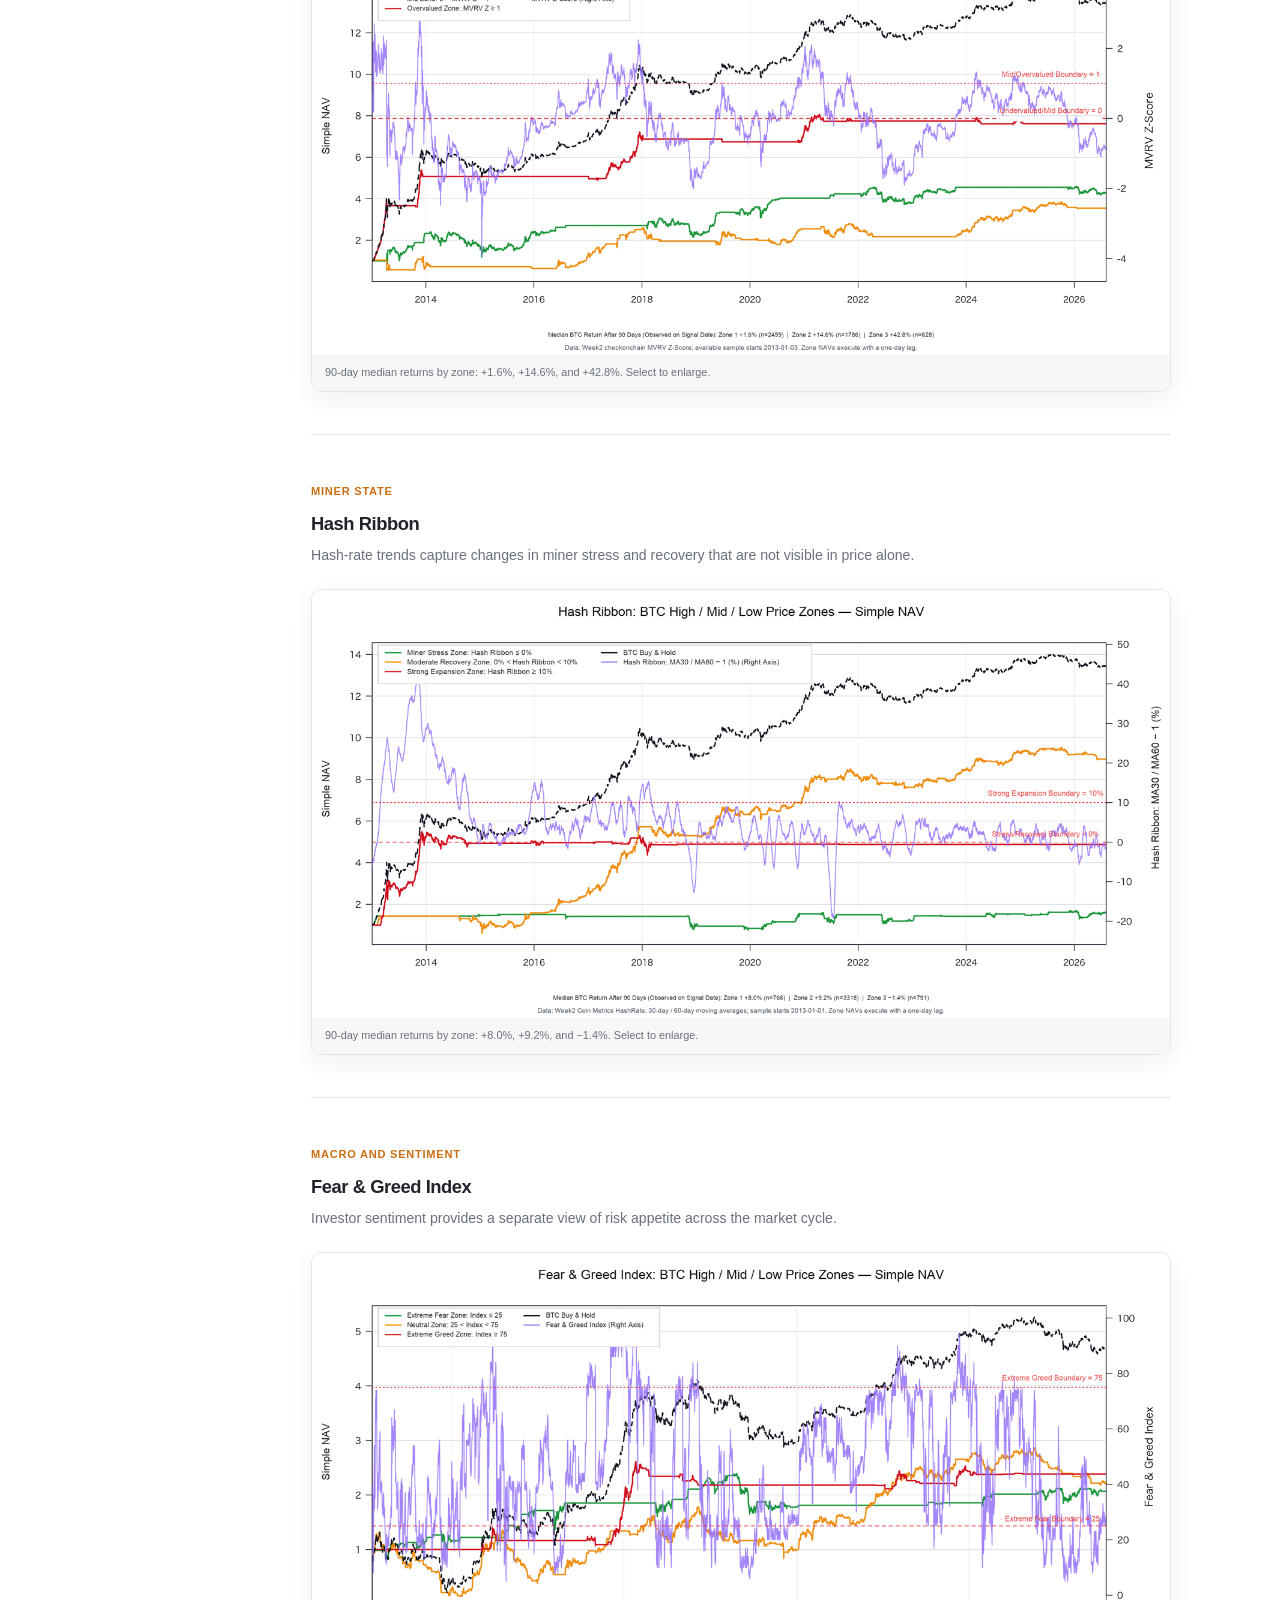
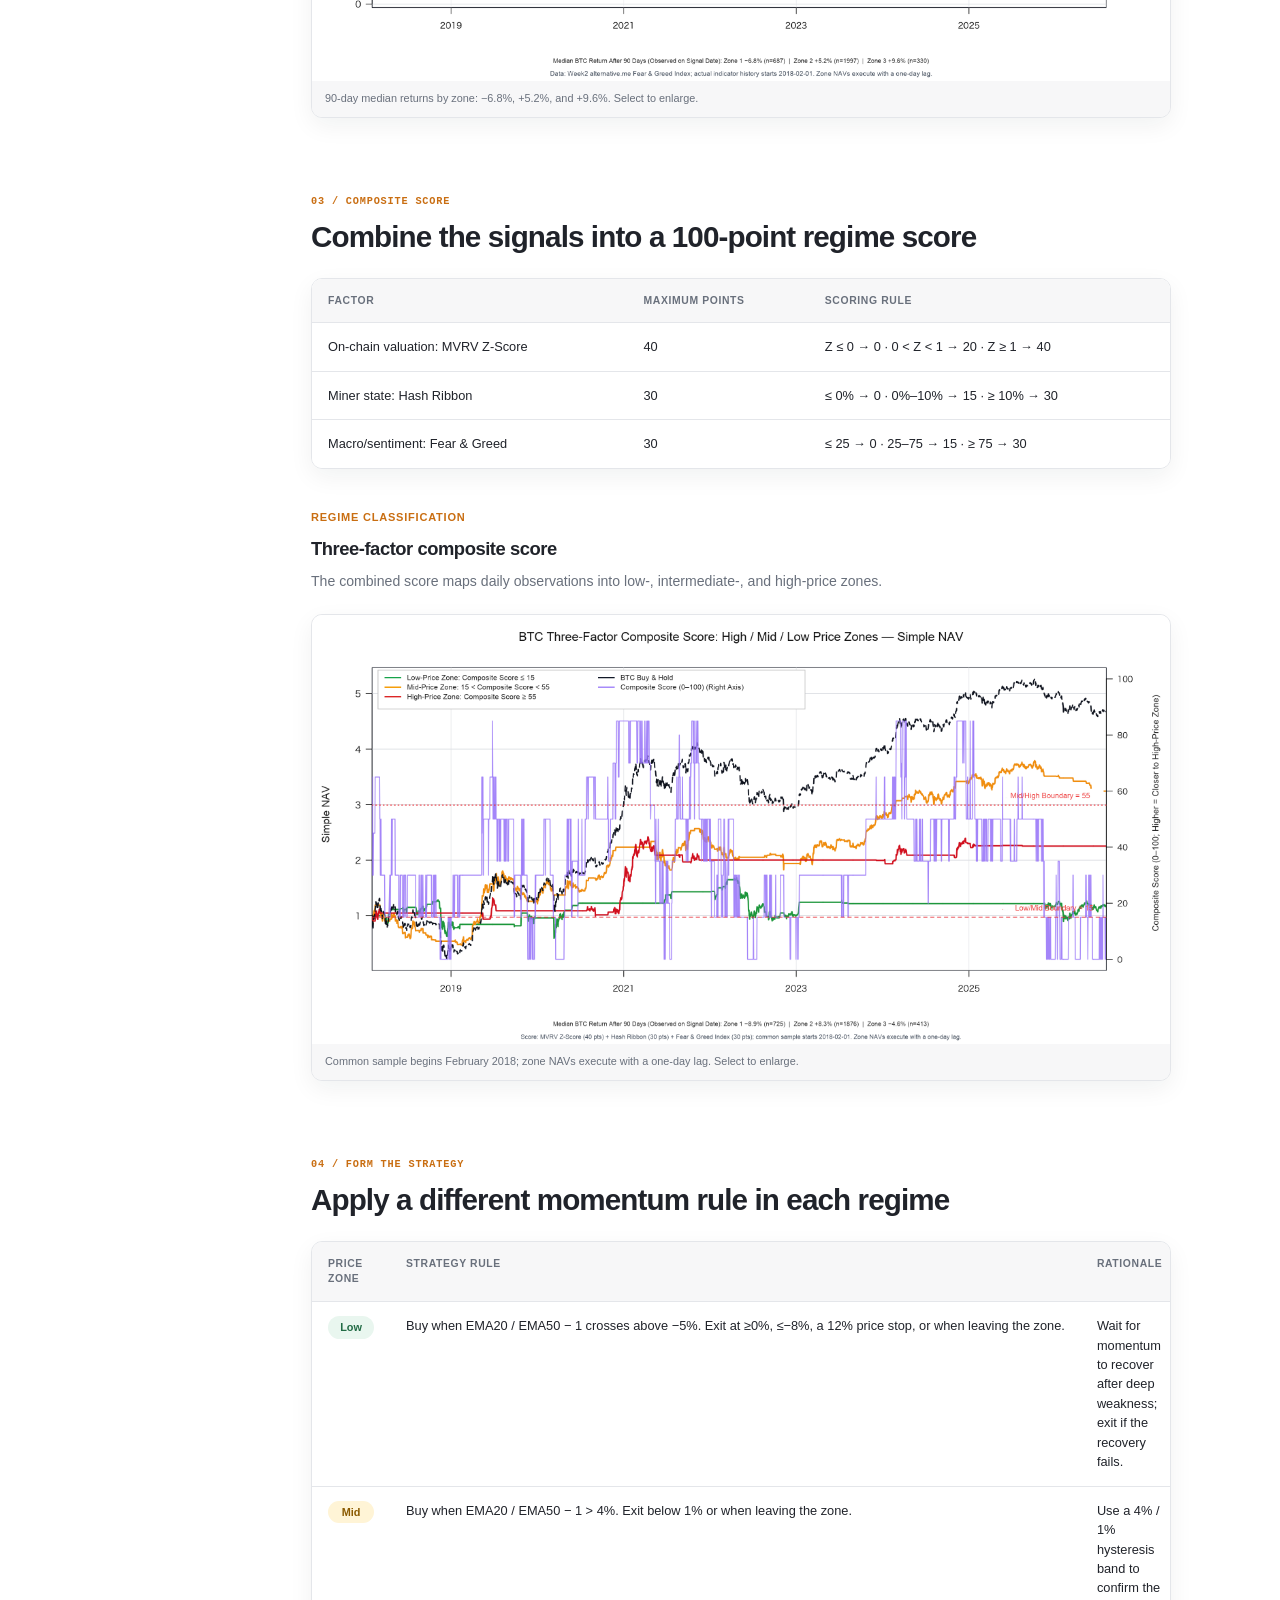
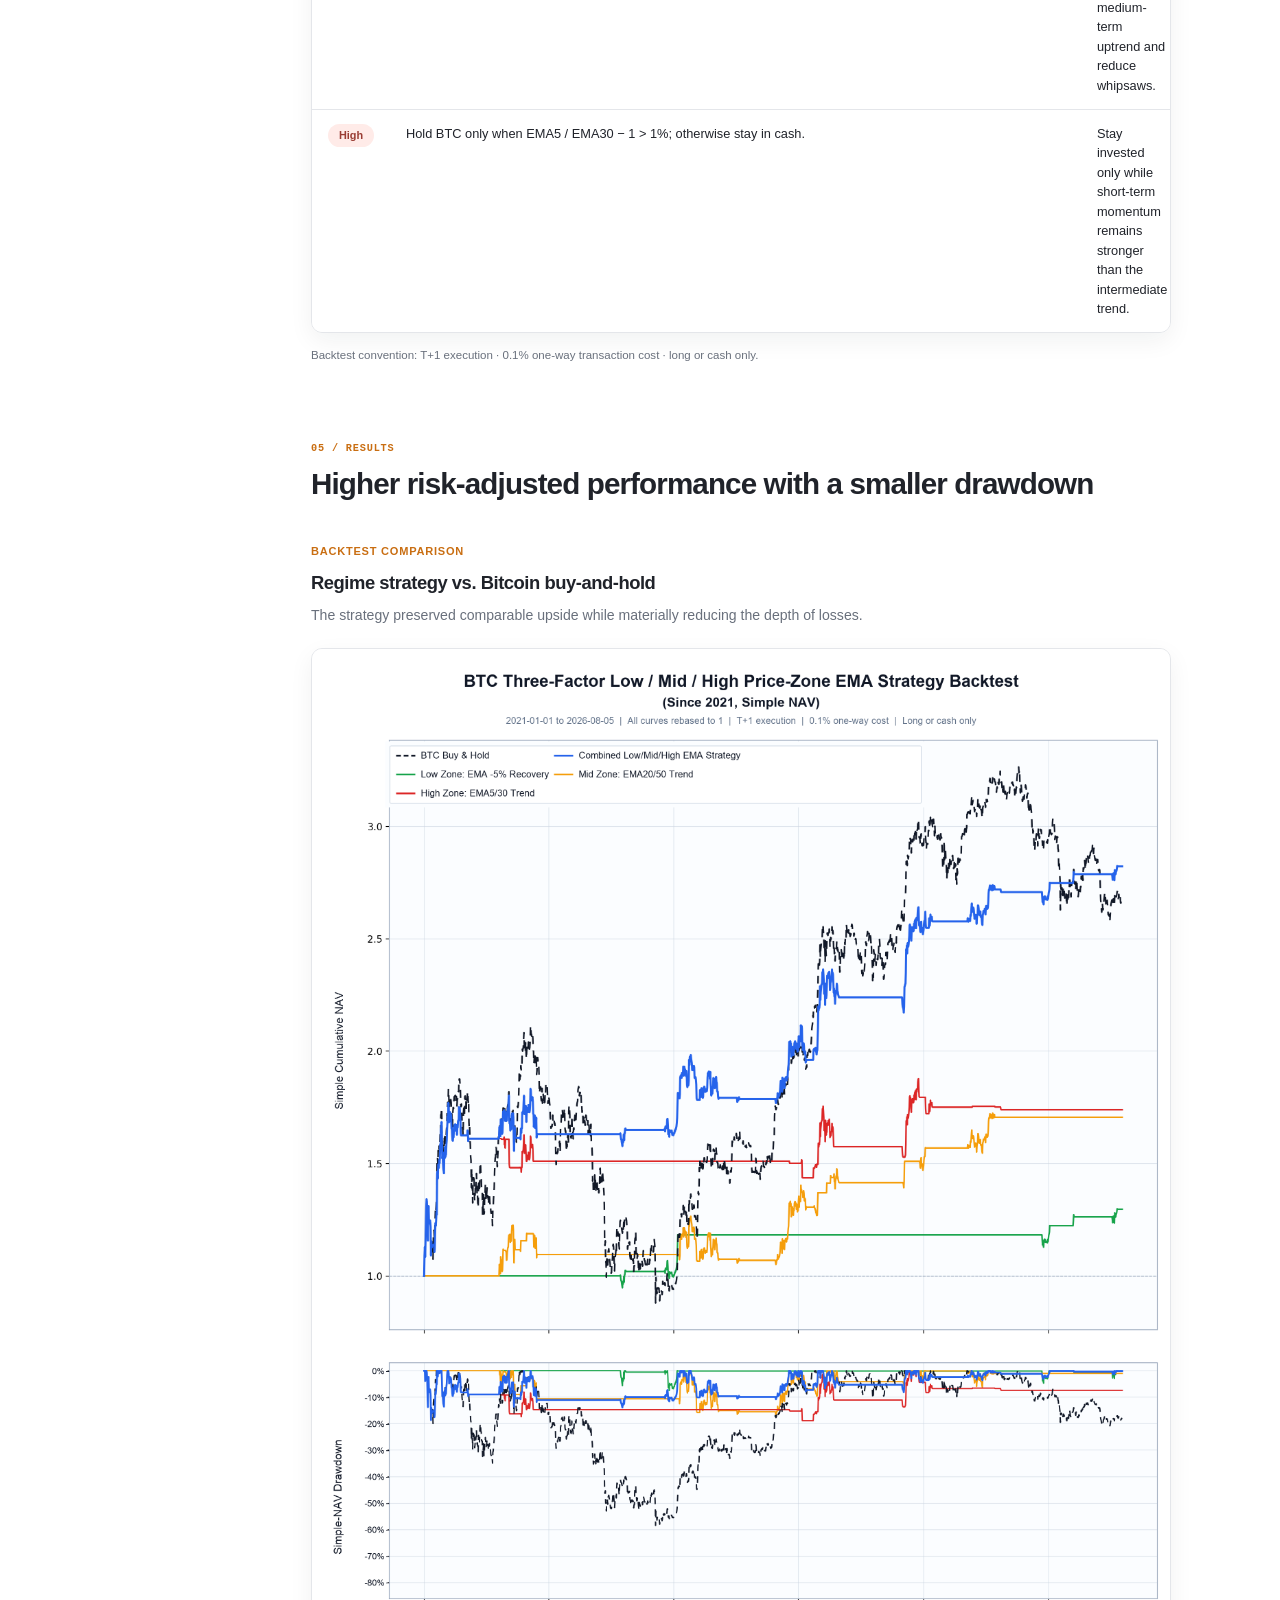
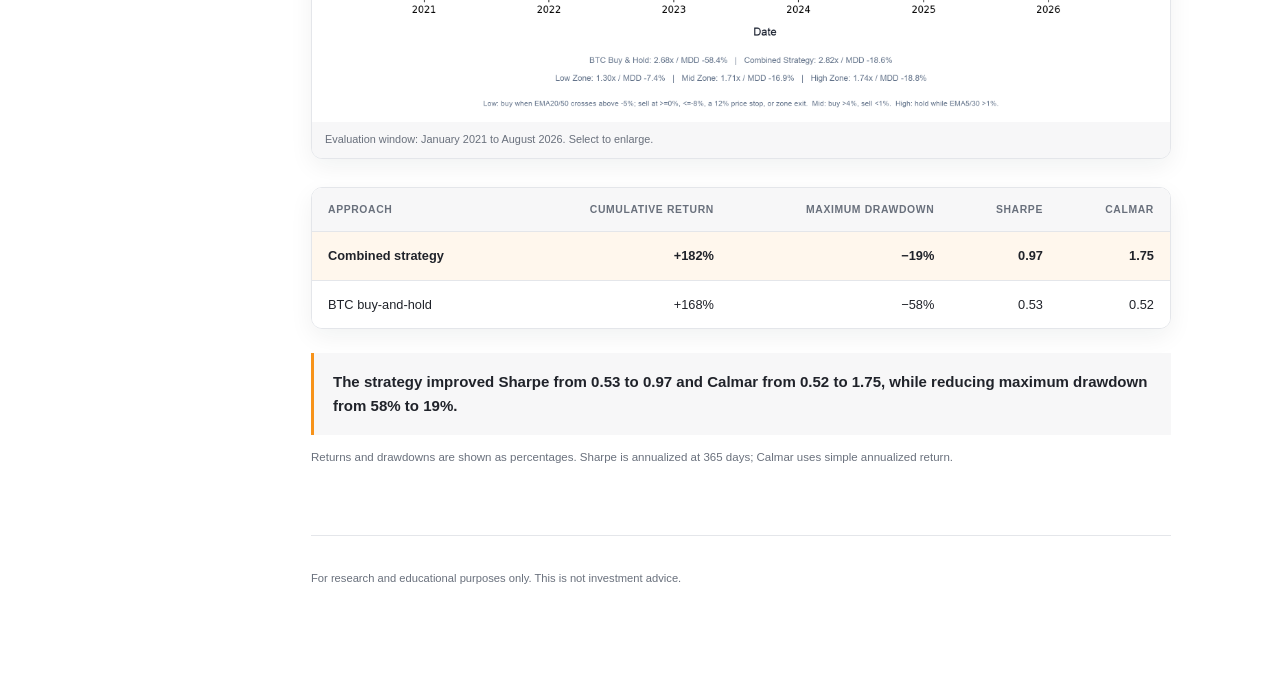
==== commit 4666f5b7: "Restructure Bitcoin research page from feedback" ====
--- a/research/bitcoin-multi-factor-regime-modeling/index.html
+++ b/research/bitcoin-multi-factor-regime-modeling/index.html
@@ -3,7 +3,7 @@
 <head>
   <meta charset="utf-8" />
   <meta name="viewport" content="width=device-width, initial-scale=1" />
-  <meta name="description" content="A concise visual summary of Evelyn Chen's Bitcoin multi-factor regime modeling research." />
+  <meta name="description" content="A concise, chart-led summary of Evelyn Chen's Bitcoin multi-factor regime modeling research." />
   <meta name="color-scheme" content="light dark" />
   <title>Bitcoin Multi-Factor Regime Modeling · Evelyn Chen</title>
   <link rel="icon" type="image/svg+xml" href="data:image/svg+xml,%3Csvg xmlns='http://www.w3.org/2000/svg' viewBox='0 0 64 64'%3E%3Ccircle cx='32' cy='32' r='29' fill='%23f7931a'/%3E%3Cpath d='M19 17h28v7H28v5h16v7H28v5h19v7H19z' fill='white'/%3E%3C/svg%3E" />
@@ -26,16 +26,18 @@
     <aside class="toc" aria-label="Contents">
       <div class="toc-label">CONTENTS</div>
       <nav>
-        <a href="#summary">Research summary</a>
-        <a href="#signals">Signal filters</a>
-        <a href="#regimes">Regime model</a>
+        <a href="#summary">Summary</a>
+        <a href="#data">Data</a>
+        <a href="#signals">Analyze signals</a>
+        <a href="#composite">Composite score</a>
+        <a href="#strategy">Form the strategy</a>
         <a href="#results">Results</a>
       </nav>
     </aside>
 
     <article>
       <a class="back-link" href="/#research">Back to research</a>
-      <p class="eyebrow" data-content-text="eyebrow">Bitcoin · Multi-Factor Research · 2026</p>
+      <p class="eyebrow" data-content-text="eyebrow">Personal Research Project · Bitcoin · 2026</p>
       <h1 class="article-title" data-content-text="title">Bitcoin Multi-Factor Regime Modeling</h1>
       <p class="article-subtitle" data-content-text="subtitle">A multi-signal framework for identifying Bitcoin market regimes and dynamically adjusting exposure.</p>
 
@@ -47,56 +49,114 @@
           <div class="metric risk"><span class="metric-value">−18.6%</span><span class="metric-label">Maximum drawdown</span></div>
         </div>
         <ul class="resume-points" data-content-list="summary_bullets">
-          <li>Researched 10+ heterogeneous Bitcoin alpha signals spanning valuation, on-chain positioning, miner economics, investor sentiment, and technical momentum, including MVRV, Holder Profitability, Fear &amp; Greed, Puell Multiple, Hash Ribbons, and trend/momentum indicators.</li>
-          <li>Developed a multi-signal regime-classification framework to identify low-, intermediate-, and high-valuation market states and dynamically adjust exposure rather than relying on static buy-and-hold positioning.</li>
-          <li>Backtested the regime-based allocation strategy across multiple market cycles, growing initial capital to 2.82× with 18.6% maximum drawdown, versus 2.68× and 58.4% maximum drawdown for Bitcoin buy-and-hold.</li>
-          <li>Evaluated signal persistence, regime stability, turnover, drawdown behavior, and robustness across parameter specifications, with emphasis on distinguishing genuine predictive information from highly correlated on-chain and technical indicators.</li>
+          <li>Researched 10+ heterogeneous Bitcoin alpha signals spanning valuation, on-chain positioning, miner economics, investor sentiment, and technical momentum.</li>
+          <li>Developed a multi-signal regime-classification framework to identify low-, intermediate-, and high-valuation market states and dynamically adjust exposure.</li>
+          <li>Backtested the allocation strategy across multiple market cycles, growing initial capital to 2.82× with 18.6% maximum drawdown, versus 2.68× and 58.4% for Bitcoin buy-and-hold.</li>
+          <li>Evaluated signal persistence, regime stability, turnover, drawdown behavior, and robustness across parameter specifications.</li>
         </ul>
       </div>
 
-      <section class="article-section" id="signals" data-content-figure="0">
-        <span class="section-kicker">01 / SIGNAL FILTERS</span>
-        <h2>Testing trend and confirmation signals</h2>
-        <figure class="figure">
-          <button type="button" data-lightbox="/assets/filter-comparison.png" aria-label="Enlarge trend-filter comparison chart">
-            <img src="/assets/filter-comparison.png" alt="Equity and drawdown comparison for several Bitcoin trend filters" loading="lazy" />
-          </button>
-          <figcaption>Equity and drawdown across trend-filter specifications. Select to enlarge.</figcaption>
-        </figure>
+      <section class="article-section" id="data">
+        <span class="section-kicker">01 / DATA</span>
+        <h2 data-content-text="data_title">A compact, cross-cycle dataset</h2>
+        <div class="data-grid" data-content-list="data_rows">
+          <div><span>Inputs</span><strong>MVRV Z-Score, hash rate, Fear &amp; Greed, and price</strong></div>
+          <div><span>Signal history</span><strong>2013–2026; common composite sample begins in 2018</strong></div>
+          <div><span>Backtest</span><strong>2021 onward · daily · T+1 · 0.1% one-way cost</strong></div>
+        </div>
       </section>
 
-      <section class="article-section" id="regimes" data-content-figure="1">
-        <span class="section-kicker">02 / REGIME MODEL</span>
-        <h2>Classifying low-, intermediate-, and high-valuation markets</h2>
-        <figure class="figure">
-          <button type="button" data-lightbox="/assets/regime-framework.png" aria-label="Enlarge Bitcoin regime score chart">
-            <img src="/assets/regime-framework.png" alt="Bitcoin multi-factor score, valuation regimes, and price" loading="lazy" />
-          </button>
-          <figcaption>Multi-factor score combining valuation, miner economics, macro conditions, and sentiment.</figcaption>
-        </figure>
+      <section class="article-section" id="signals">
+        <span class="section-kicker">02 / ANALYZE SIGNALS</span>
+        <h2>Three dimensions, one representative signal each</h2>
+        <p class="section-intro" data-content-text="signal_intro">After screening overlapping indicators for correlation and redundancy, I selected one representative signal from each economic dimension.</p>
+
+        <div class="signal-block" data-content-figure="0">
+          <span class="signal-label" data-figure-kicker>On-chain valuation</span>
+          <h3 data-figure-title>MVRV Z-Score</h3>
+          <p class="signal-insight" data-figure-insight>The sample separates Bitcoin into distinct valuation zones with meaningfully different forward-return profiles.</p>
+          <figure class="figure"><button type="button" data-lightbox="/assets/mvrv-z-score-zones.png" aria-label="Enlarge MVRV Z-Score chart"><img src="/assets/mvrv-z-score-zones.png" alt="MVRV Z-Score Bitcoin price zones and simple NAV" loading="lazy" /></button><figcaption>90-day median returns by zone: +1.6%, +14.6%, and +42.8%. Select to enlarge.</figcaption></figure>
+        </div>
+
+        <div class="signal-block" data-content-figure="1">
+          <span class="signal-label" data-figure-kicker>Miner state</span>
+          <h3 data-figure-title>Hash Ribbon</h3>
+          <p class="signal-insight" data-figure-insight>Hash-rate trends capture changes in miner stress and recovery that are not visible in price alone.</p>
+          <figure class="figure"><button type="button" data-lightbox="/assets/hash-ribbon-zones.png" aria-label="Enlarge Hash Ribbon chart"><img src="/assets/hash-ribbon-zones.png" alt="Hash Ribbon Bitcoin price zones and simple NAV" loading="lazy" /></button><figcaption>90-day median returns by zone: +8.0%, +9.2%, and −1.4%. Select to enlarge.</figcaption></figure>
+        </div>
+
+        <div class="signal-block" data-content-figure="2">
+          <span class="signal-label" data-figure-kicker>Macro and sentiment</span>
+          <h3 data-figure-title>Fear &amp; Greed Index</h3>
+          <p class="signal-insight" data-figure-insight>Investor sentiment provides a separate view of risk appetite across the market cycle.</p>
+          <figure class="figure"><button type="button" data-lightbox="/assets/fear-greed-zones.png" aria-label="Enlarge Fear and Greed chart"><img src="/assets/fear-greed-zones.png" alt="Fear and Greed Index Bitcoin price zones and simple NAV" loading="lazy" /></button><figcaption>90-day median returns by zone: −6.8%, +5.2%, and +9.6%. Select to enlarge.</figcaption></figure>
+        </div>
       </section>
 
-      <section class="article-section" id="results" data-content-figure="2">
-        <span class="section-kicker">03 / RESULTS</span>
-        <h2>Comparable upside with substantially lower drawdown</h2>
-        <figure class="figure">
-          <button type="button" data-lightbox="/assets/final-comparison.png" aria-label="Enlarge combined strategy comparison chart">
-            <img src="/assets/final-comparison.png" alt="Combined Bitcoin strategy compared with buy-and-hold" loading="lazy" />
-          </button>
-          <figcaption>Strategy: 2.82× ending value and 18.6% maximum drawdown. Bitcoin buy-and-hold: 2.68× and 58.4%.</figcaption>
-        </figure>
+      <section class="article-section" id="composite">
+        <span class="section-kicker">03 / COMPOSITE SCORE</span>
+        <h2>Combine the signals into a 100-point regime score</h2>
+        <div class="table-wrap">
+          <table class="research-table">
+            <thead><tr><th>Factor</th><th>Maximum points</th><th>Scoring rule</th></tr></thead>
+            <tbody data-content-list="scoring_rows">
+              <tr><td>On-chain valuation: MVRV Z-Score</td><td>40</td><td>Z ≤ 0 → 0 · 0 &lt; Z &lt; 1 → 20 · Z ≥ 1 → 40</td></tr>
+              <tr><td>Miner state: Hash Ribbon</td><td>30</td><td>≤ 0% → 0 · 0%–10% → 15 · ≥ 10% → 30</td></tr>
+              <tr><td>Macro/sentiment: Fear &amp; Greed</td><td>30</td><td>≤ 25 → 0 · 25–75 → 15 · ≥ 75 → 30</td></tr>
+            </tbody>
+          </table>
+        </div>
+        <div class="signal-block composite-figure" data-content-figure="3">
+          <span class="signal-label" data-figure-kicker>Regime classification</span>
+          <h3 data-figure-title>Three-factor composite score</h3>
+          <p class="signal-insight" data-figure-insight>The combined score maps daily observations into low-, intermediate-, and high-price zones.</p>
+          <figure class="figure"><button type="button" data-lightbox="/assets/composite-score-zones.png" aria-label="Enlarge composite score chart"><img src="/assets/composite-score-zones.png" alt="Bitcoin three-factor composite score zones and simple NAV" loading="lazy" /></button><figcaption>Common sample begins February 2018; zone NAVs execute with a one-day lag. Select to enlarge.</figcaption></figure>
+        </div>
       </section>
 
-      <footer class="article-footer">
-        <p data-content-text="footer_text">Source: Week 5 four-week research summary, Bitcoin section. For research and educational purposes only. This is not investment advice.</p>
-      </footer>
+      <section class="article-section" id="strategy">
+        <span class="section-kicker">04 / FORM THE STRATEGY</span>
+        <h2>Apply a different momentum rule in each regime</h2>
+        <div class="table-wrap">
+          <table class="research-table strategy-table">
+            <thead><tr><th>Price zone</th><th>Strategy rule</th><th>Rationale</th></tr></thead>
+            <tbody data-content-list="strategy_rows">
+              <tr><td><span class="zone zone-low">Low</span></td><td>Buy when EMA20 / EMA50 − 1 crosses above −5%. Exit at ≥0%, ≤−8%, a 12% price stop, or when leaving the zone.</td><td>Wait for momentum to recover after deep weakness; exit if the recovery fails.</td></tr>
+              <tr><td><span class="zone zone-mid">Mid</span></td><td>Buy when EMA20 / EMA50 − 1 &gt; 4%. Exit below 1% or when leaving the zone.</td><td>Use a 4% / 1% hysteresis band to confirm the medium-term uptrend and reduce whipsaws.</td></tr>
+              <tr><td><span class="zone zone-high">High</span></td><td>Hold BTC only when EMA5 / EMA30 − 1 &gt; 1%; otherwise stay in cash.</td><td>Stay invested only while short-term momentum remains stronger than the intermediate trend.</td></tr>
+            </tbody>
+          </table>
+        </div>
+        <p class="method-note" data-content-text="strategy_note">Backtest convention: T+1 execution · 0.1% one-way transaction cost · long or cash only.</p>
+      </section>
+
+      <section class="article-section" id="results">
+        <span class="section-kicker">05 / RESULTS</span>
+        <h2>Higher risk-adjusted performance with a smaller drawdown</h2>
+        <div class="signal-block result-figure" data-content-figure="4">
+          <span class="signal-label" data-figure-kicker>Backtest comparison</span>
+          <h3 data-figure-title>Regime strategy vs. Bitcoin buy-and-hold</h3>
+          <p class="signal-insight" data-figure-insight>The strategy preserved comparable upside while materially reducing the depth of losses.</p>
+          <figure class="figure"><button type="button" data-lightbox="/assets/btc_three_factor_low_mid_high_ema_2021_simple_en.png" aria-label="Enlarge strategy results chart"><img src="/assets/btc_three_factor_low_mid_high_ema_2021_simple_en.png" alt="Bitcoin regime strategy compared with buy-and-hold since 2021" loading="lazy" /></button><figcaption>Evaluation window: January 2021 to August 2026. Select to enlarge.</figcaption></figure>
+        </div>
+        <div class="table-wrap results-wrap">
+          <table class="research-table results-table">
+            <thead><tr><th>Approach</th><th>Cumulative return</th><th>Maximum drawdown</th><th>Sharpe</th><th>Calmar</th></tr></thead>
+            <tbody data-content-list="result_rows">
+              <tr><td>Combined strategy</td><td>+182%</td><td>−19%</td><td>0.97</td><td>1.75</td></tr>
+              <tr><td>BTC buy-and-hold</td><td>+168%</td><td>−58%</td><td>0.53</td><td>0.52</td></tr>
+            </tbody>
+          </table>
+        </div>
+        <p class="result-callout" data-content-text="result_summary">The strategy improved Sharpe from 0.53 to 0.97 and Calmar from 0.52 to 1.75, while reducing maximum drawdown from 58% to 19%.</p>
+        <p class="method-note">Returns and drawdowns are shown as percentages. Sharpe is annualized at 365 days; Calmar uses simple annualized return.</p>
+      </section>
+
+      <footer class="article-footer"><p data-content-text="footer_text">For research and educational purposes only. This is not investment advice.</p></footer>
     </article>
   </main>
 
-  <dialog id="lightbox" aria-label="Enlarged research figure">
-    <button class="dialog-close" type="button" aria-label="Close enlarged figure">×</button>
-    <img id="lightboxImage" alt="" />
-  </dialog>
+  <dialog id="lightbox" aria-label="Enlarged research figure"><button class="dialog-close" type="button" aria-label="Close enlarged figure">×</button><img id="lightboxImage" alt="" /></dialog>
   <script src="/assets/site.js"></script>
 </body>
 </html>
--- a/assets/academic.css
+++ b/assets/academic.css
@@ -240,11 +240,11 @@
 .site-footer a:hover { color: var(--accent); }
 
 .article-main {
-  width: min(100%, 1040px);
+  width: min(100%, 1140px);
   margin: 0 auto;
   padding: 52px 20px 90px;
   display: grid;
-  grid-template-columns: 150px minmax(0, 760px);
+  grid-template-columns: 160px minmax(0, 860px);
   gap: 42px;
   justify-content: center;
 }
@@ -257,30 +257,70 @@
 .toc a.active { margin-left: -1px; border-left: 2px solid var(--accent-bright); }
 .back-link { display: inline-block; margin-bottom: 18px; }
 .article-title { max-width: 700px; margin: 0; font-size: clamp(2rem, 5vw, 3.5rem); line-height: 1.05; letter-spacing: -.05em; }
-.article-subtitle { max-width: 680px; margin: 17px 0 0; color: var(--muted); font-size: 1rem; line-height: 1.6; }
+.article-subtitle { max-width: 740px; margin: 17px 0 0; color: var(--muted); font-size: 1.12rem; line-height: 1.65; }
 .article-tags { margin-top: 20px; }
 .thesis { margin: 32px 0 64px; padding: 24px; border: 1px solid var(--line); border-radius: var(--radius); background: var(--surface); }
-.thesis h2 { margin: 0 0 10px; font-size: 1rem; }
+.thesis h2 { margin: 0 0 10px; font-size: 1.12rem; }
 .thesis p { margin: 0; }
 .metric-grid { display: grid; grid-template-columns: repeat(3, 1fr); gap: 1px; margin-top: 20px; border: 1px solid var(--line); border-radius: 8px; background: var(--line); overflow: hidden; }
 .metric { padding: 15px; background: var(--bg); }
 .metric-value { display: block; font-size: 1.35rem; font-weight: 780; letter-spacing: -.04em; }
-.metric-label { display: block; margin-top: 3px; color: var(--muted); font-size: .68rem; line-height: 1.35; }
+.metric-label { display: block; margin-top: 3px; color: var(--muted); font-size: .76rem; line-height: 1.4; }
 .metric.positive .metric-value { color: var(--positive); }
 .metric.risk .metric-value { color: var(--accent); }
 .resume-points { margin: 20px 0 0; padding: 0; list-style: none; }
-.resume-points li { position: relative; margin: 0; padding: 11px 0 11px 18px; border-top: 1px solid var(--line); font-size: .78rem; line-height: 1.55; }
+.resume-points li { position: relative; margin: 0; padding: 13px 0 13px 18px; border-top: 1px solid var(--line); font-size: .93rem; line-height: 1.62; }
 .resume-points li::before { content: ""; position: absolute; left: 0; top: 20px; width: 5px; height: 5px; border-radius: 50%; background: var(--accent-bright); }
 .article-section { scroll-margin-top: 82px; margin: 0 0 68px; }
 .section-kicker { color: var(--accent); font: 730 .64rem/1.2 ui-monospace, SFMono-Regular, Menlo, monospace; letter-spacing: .08em; }
 .article-section h2 { margin: 7px 0 16px; font-size: clamp(1.35rem, 3vw, 1.85rem); line-height: 1.25; letter-spacing: -.03em; }
 .article-section h3 { margin: 26px 0 9px; font-size: 1rem; }
 .article-section p { margin: 0 0 14px; }
+.section-intro { max-width: 710px; color: var(--muted); font-size: .96rem; line-height: 1.7; }
 .muted { color: var(--muted); }
 .figure { margin: 22px 0 0; border: 1px solid var(--line); border-radius: var(--radius); background: #fff; overflow: hidden; box-shadow: var(--shadow); }
 .figure button { display: block; width: 100%; padding: 0; border: 0; background: #fff; cursor: zoom-in; }
 .figure img { width: 100%; height: auto; }
 .figure figcaption { padding: 10px 13px; color: var(--muted); background: var(--surface); font-size: .68rem; line-height: 1.45; }
+.data-grid {
+  display: grid;
+  grid-template-columns: repeat(3, 1fr);
+  gap: 1px;
+  margin-top: 22px;
+  border: 1px solid var(--line);
+  border-radius: var(--radius);
+  background: var(--line);
+  overflow: hidden;
+}
+.data-grid > div { padding: 18px; background: var(--surface); }
+.data-grid span { display: block; margin-bottom: 7px; color: var(--accent); font-size: .65rem; font-weight: 760; letter-spacing: .07em; text-transform: uppercase; }
+.data-grid strong { display: block; font-size: .84rem; line-height: 1.5; }
+.signal-block { margin-top: 42px; }
+.signal-block + .signal-block { padding-top: 42px; border-top: 1px solid var(--line); }
+.signal-block h3 { margin: 6px 0 6px; font-size: 1.15rem; letter-spacing: -.025em; }
+.signal-label { color: var(--accent); font-size: .69rem; font-weight: 760; letter-spacing: .07em; text-transform: uppercase; }
+.signal-insight { max-width: 690px; color: var(--muted); font-size: .88rem; line-height: 1.6; }
+.composite-figure, .result-figure { margin-top: 34px; }
+.table-wrap { margin-top: 22px; border: 1px solid var(--line); border-radius: var(--radius); overflow-x: auto; box-shadow: var(--shadow); }
+.research-table { width: 100%; border-collapse: collapse; background: var(--bg); font-size: .8rem; line-height: 1.52; }
+.research-table th, .research-table td { padding: 14px 16px; border-bottom: 1px solid var(--line); text-align: left; vertical-align: top; }
+.research-table th { color: var(--muted); background: var(--surface); font-size: .65rem; font-weight: 760; letter-spacing: .06em; text-transform: uppercase; }
+.research-table tbody tr:last-child td { border-bottom: 0; }
+.research-table td:nth-child(2) { white-space: nowrap; }
+.strategy-table th:first-child { width: 90px; }
+.strategy-table th:nth-child(2) { width: 43%; }
+.zone { display: inline-block; min-width: 46px; padding: 3px 8px; border-radius: 999px; font-size: .68rem; font-weight: 760; text-align: center; }
+.zone-low { color: #226b45; background: #e9f6ef; }
+.zone-mid { color: #8a5a00; background: #fff4d6; }
+.zone-high { color: #9a3d34; background: #ffebe8; }
+[data-theme="dark"] .zone-low { color: #8fe0b4; background: #173528; }
+[data-theme="dark"] .zone-mid { color: #ffd580; background: #40300f; }
+[data-theme="dark"] .zone-high { color: #ffafa6; background: #44221f; }
+.method-note { margin-top: 14px !important; color: var(--muted); font-size: .72rem; line-height: 1.55; }
+.results-wrap { margin-top: 28px; }
+.results-table td:not(:first-child), .results-table th:not(:first-child) { text-align: right; }
+.results-table tbody tr:first-child { background: var(--accent-soft); font-weight: 680; }
+.result-callout { margin-top: 24px !important; padding: 17px 19px; border-left: 3px solid var(--accent-bright); background: var(--surface); font-size: .94rem; font-weight: 640; line-height: 1.6; }
 .article-footer { padding-top: 22px; border-top: 1px solid var(--line); color: var(--muted); font-size: .7rem; }
 
 dialog { width: min(96vw, 1200px); max-height: 92vh; padding: 0; border: 1px solid var(--line); border-radius: 12px; background: #fff; box-shadow: var(--shadow); }
@@ -296,6 +336,7 @@
   .project-visual { min-height: 250px; }
   .article-main { grid-template-columns: 1fr; padding-top: 40px; }
   .toc { display: none; }
+  .data-grid { grid-template-columns: 1fr; }
 }
 
 @media (max-width: 560px) {
@@ -312,6 +353,9 @@
   .site-footer { flex-direction: column; gap: 7px; }
   .metric-grid { grid-template-columns: 1fr; }
   .thesis { padding: 20px; }
+  .article-subtitle { font-size: 1rem; }
+  .resume-points li { font-size: .88rem; }
+  .research-table { min-width: 660px; }
 }
 
 @media (prefers-reduced-motion: reduce) {
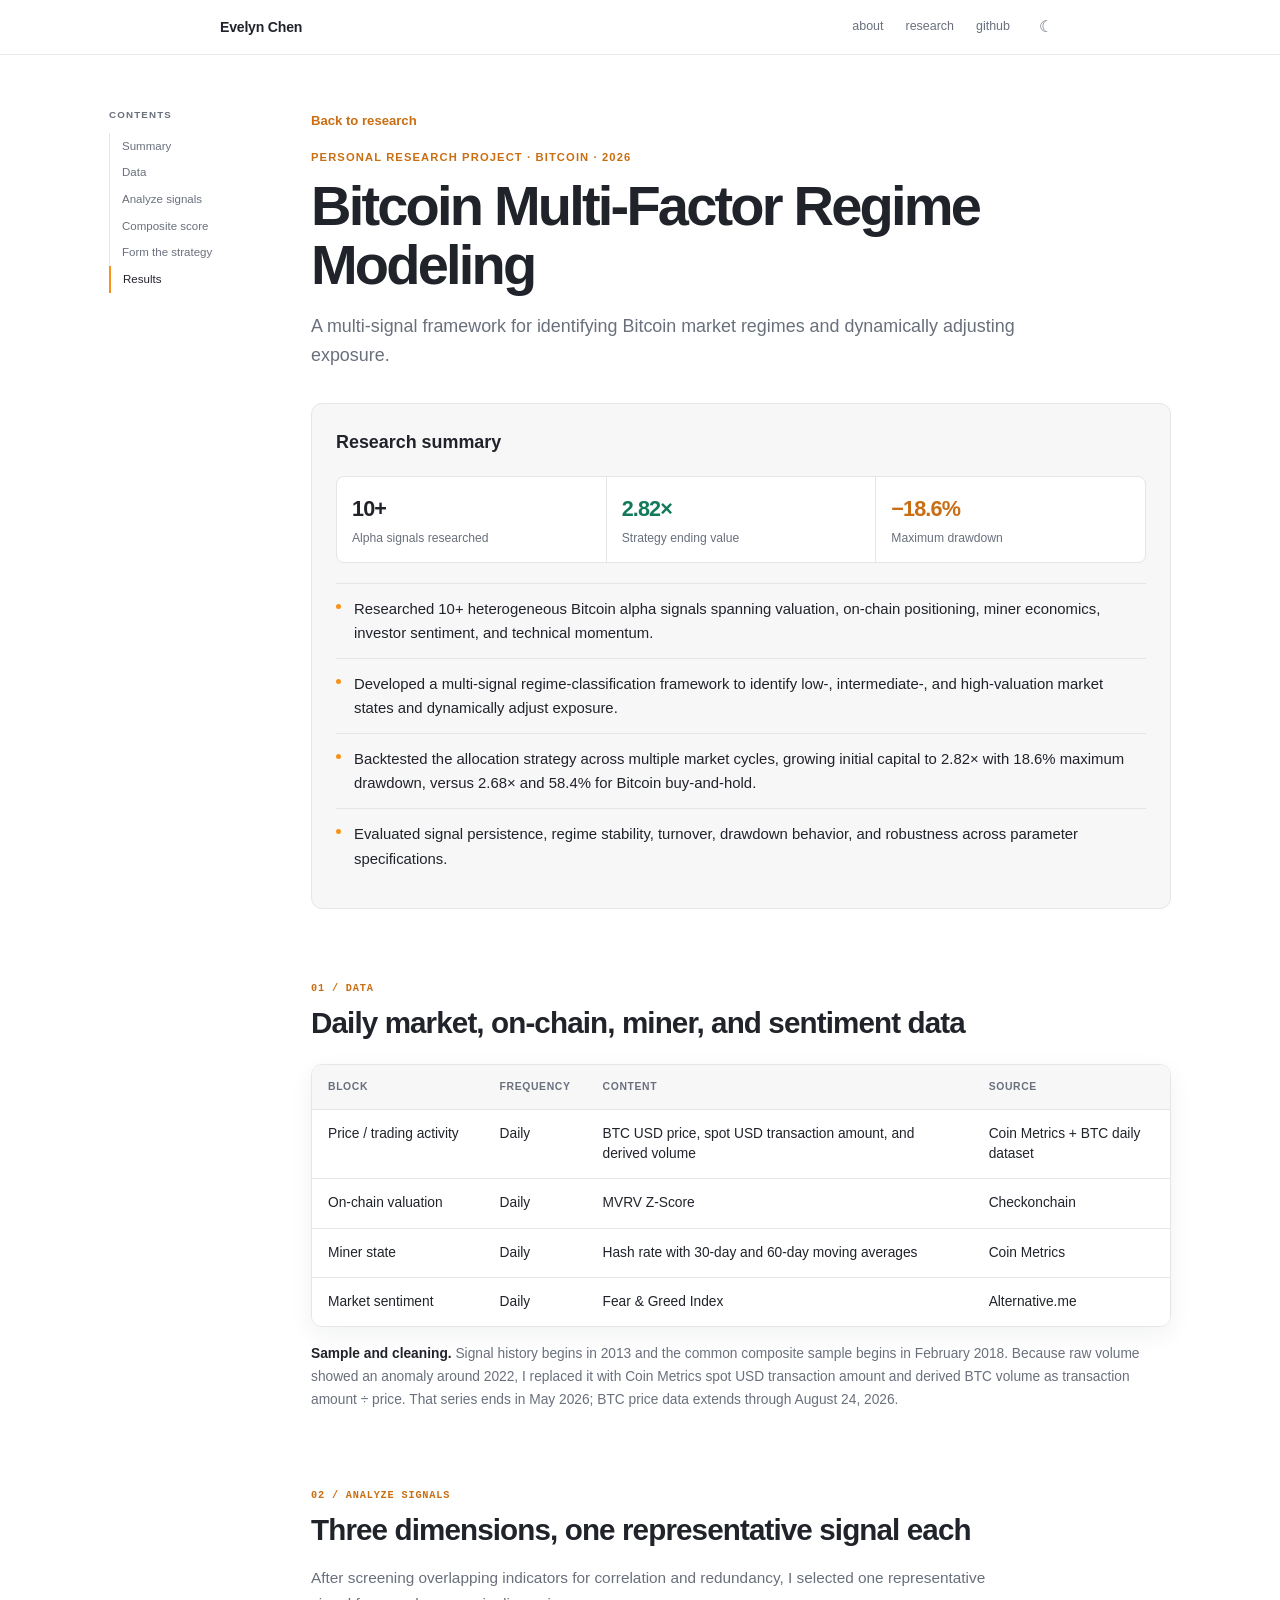
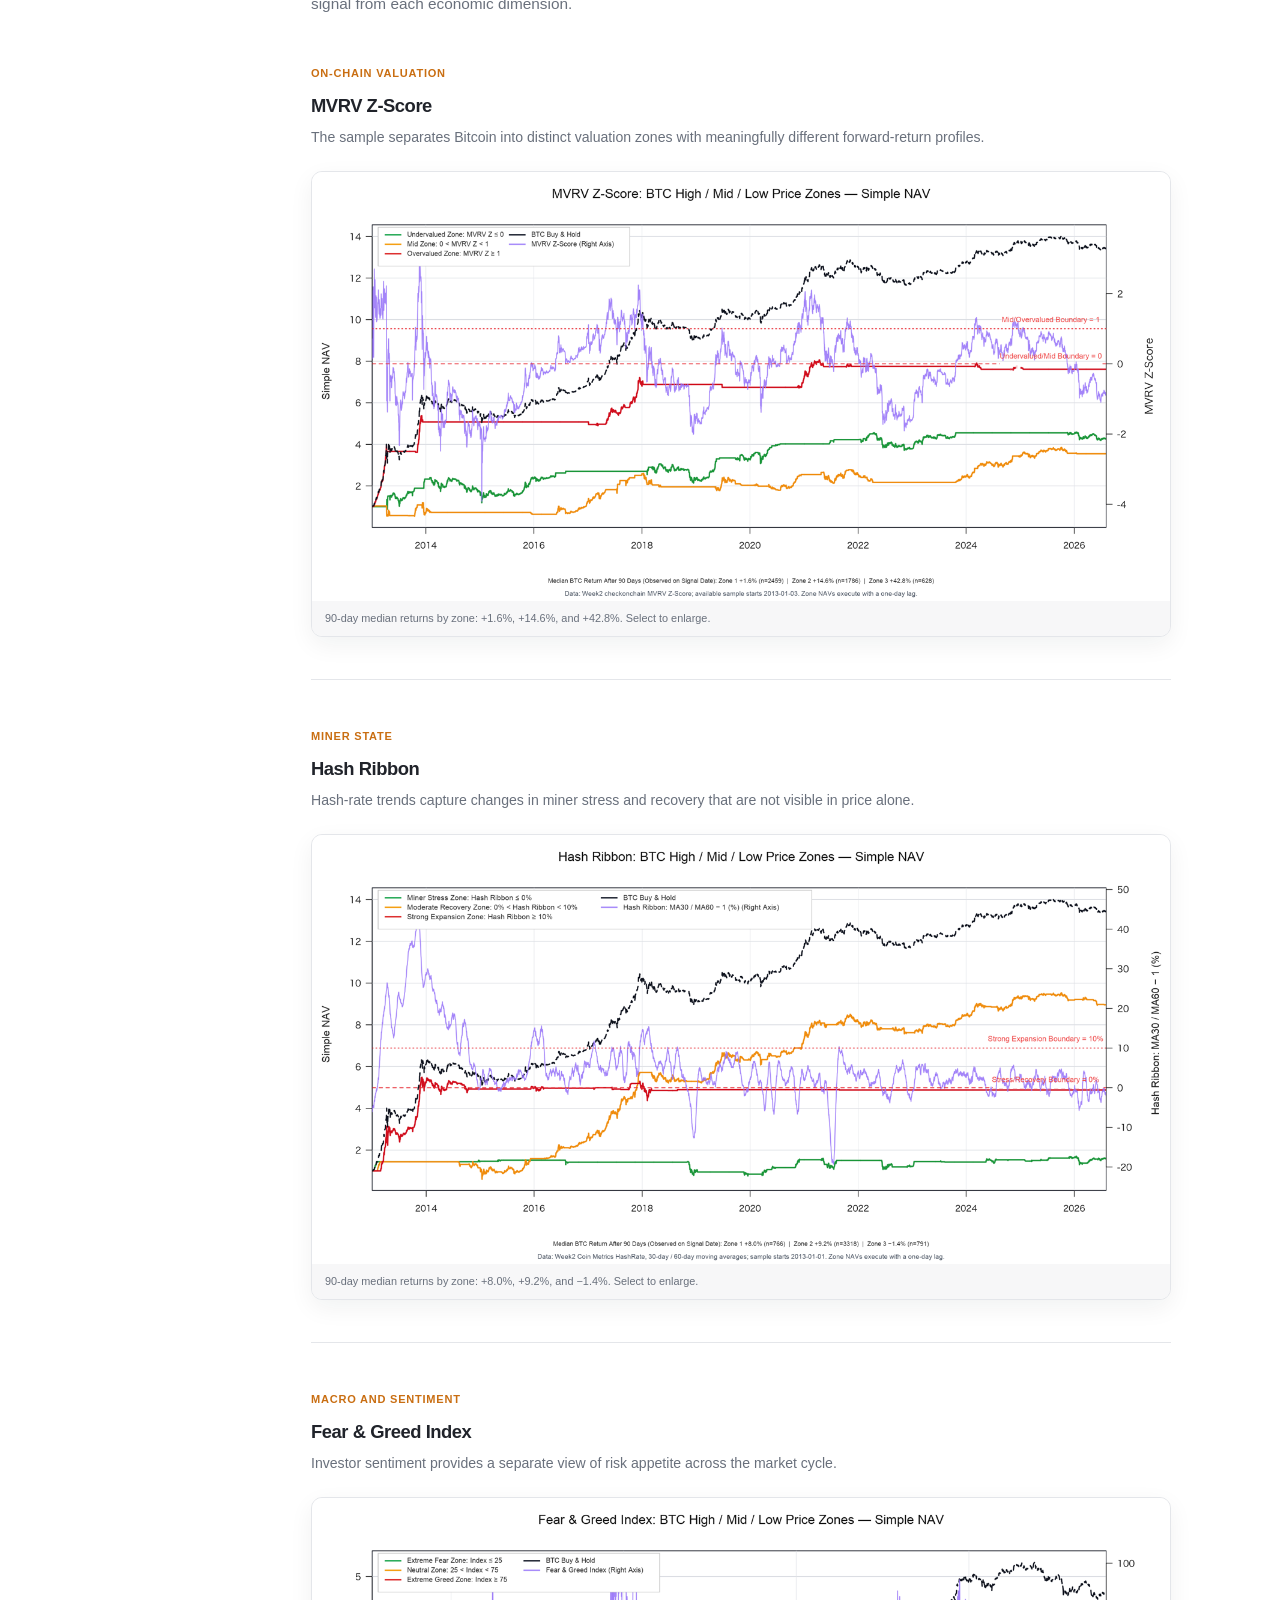
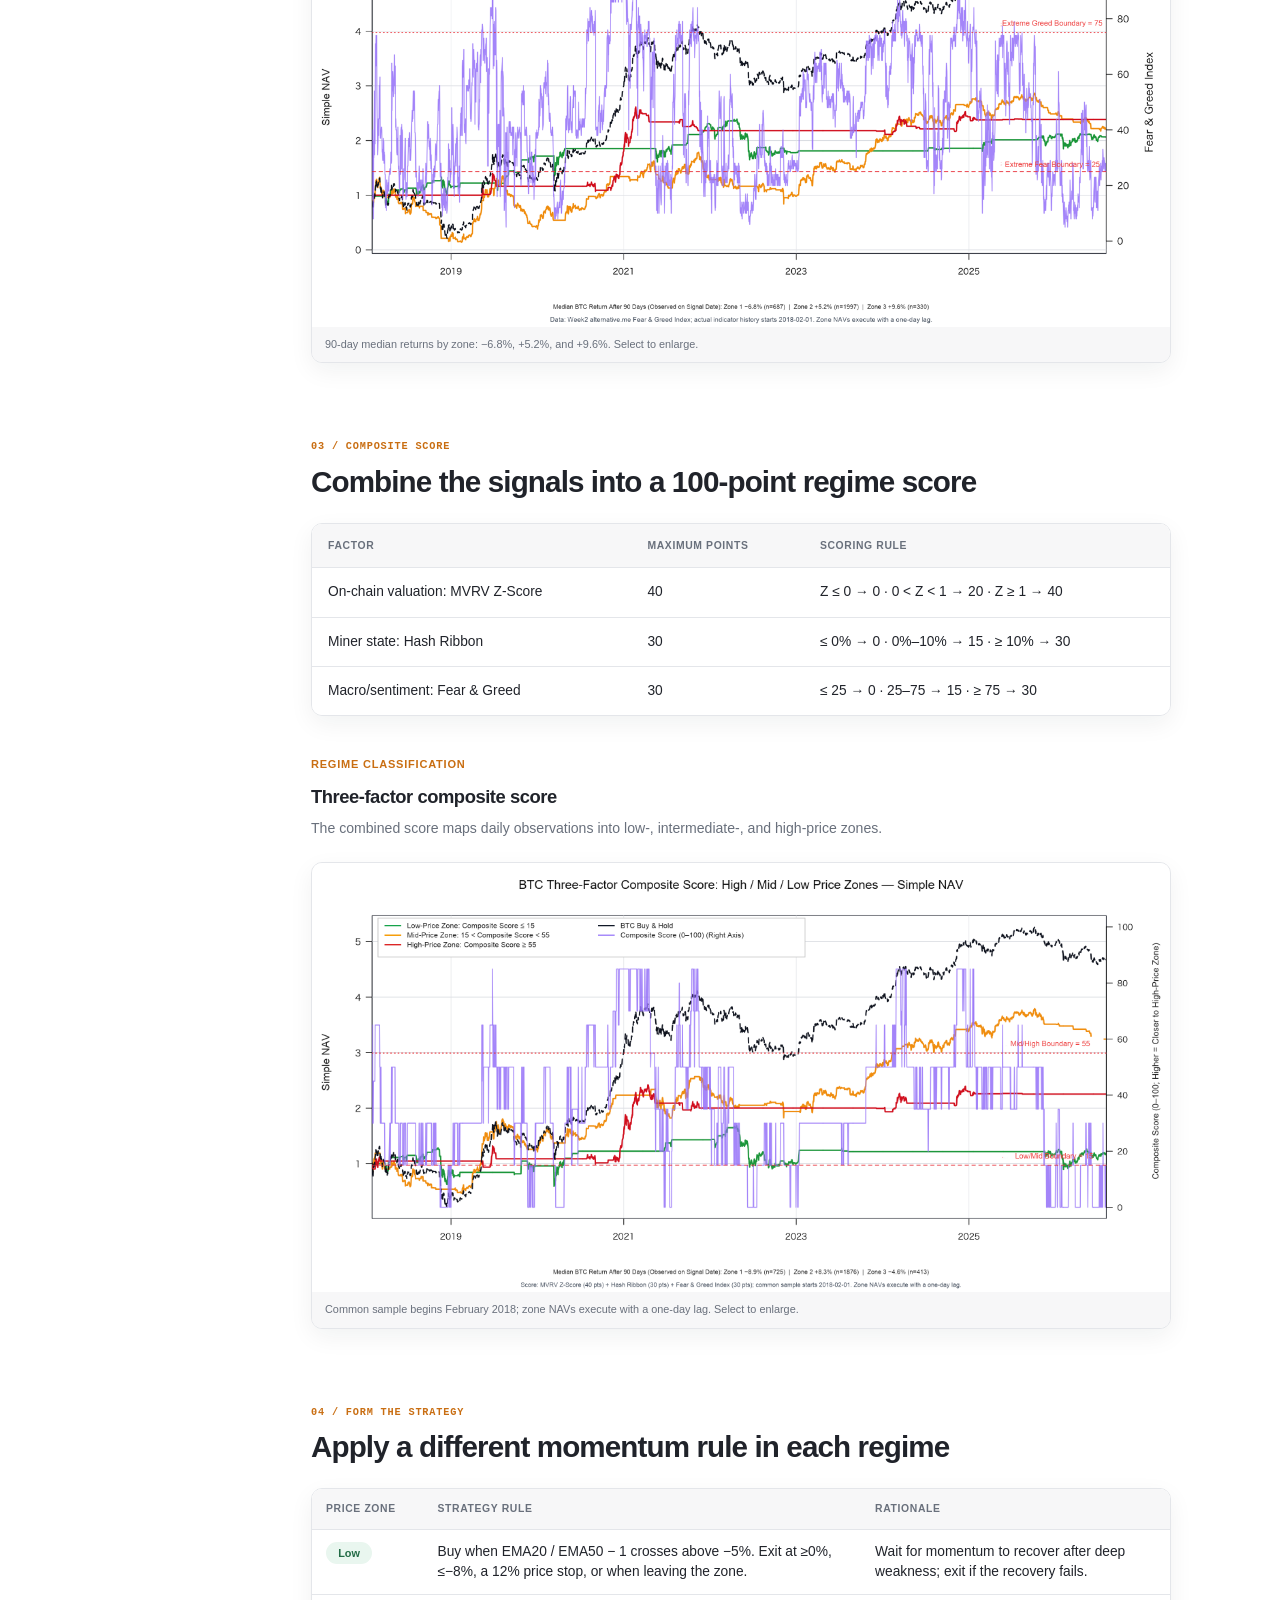
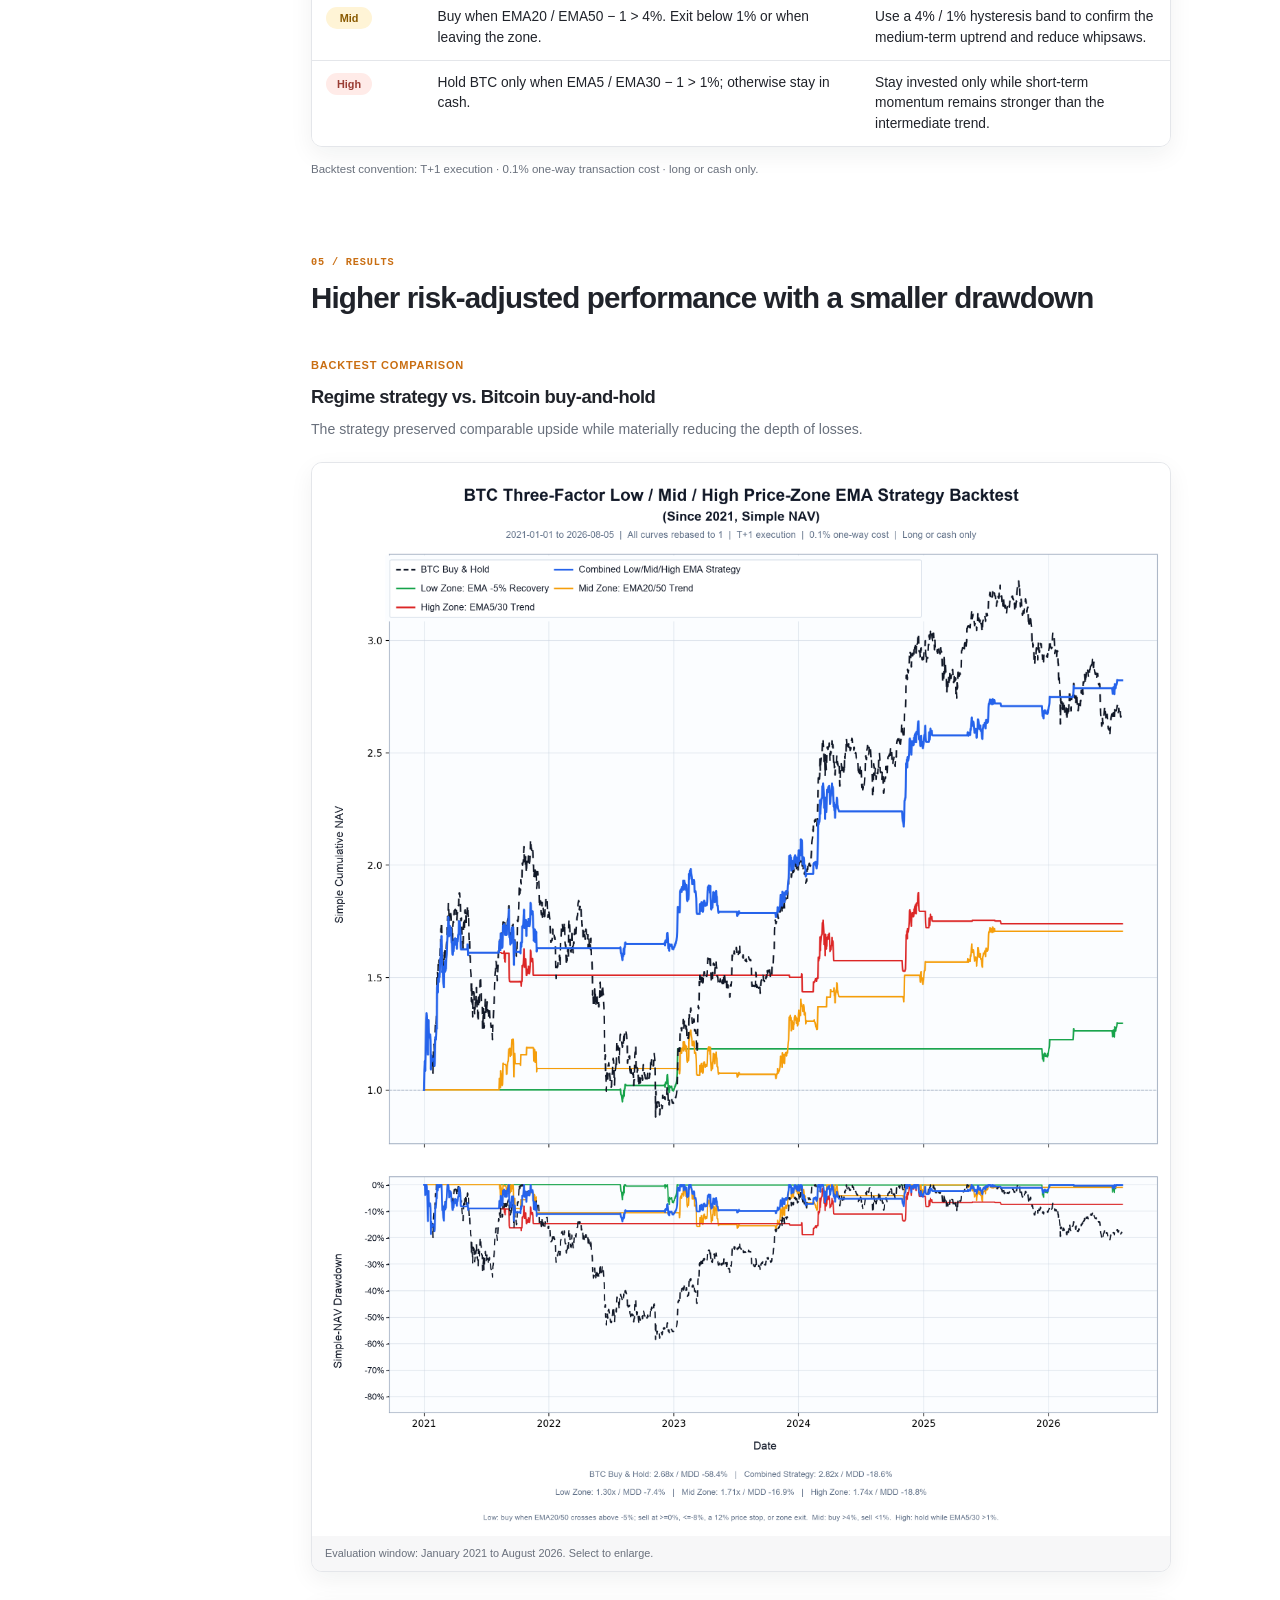
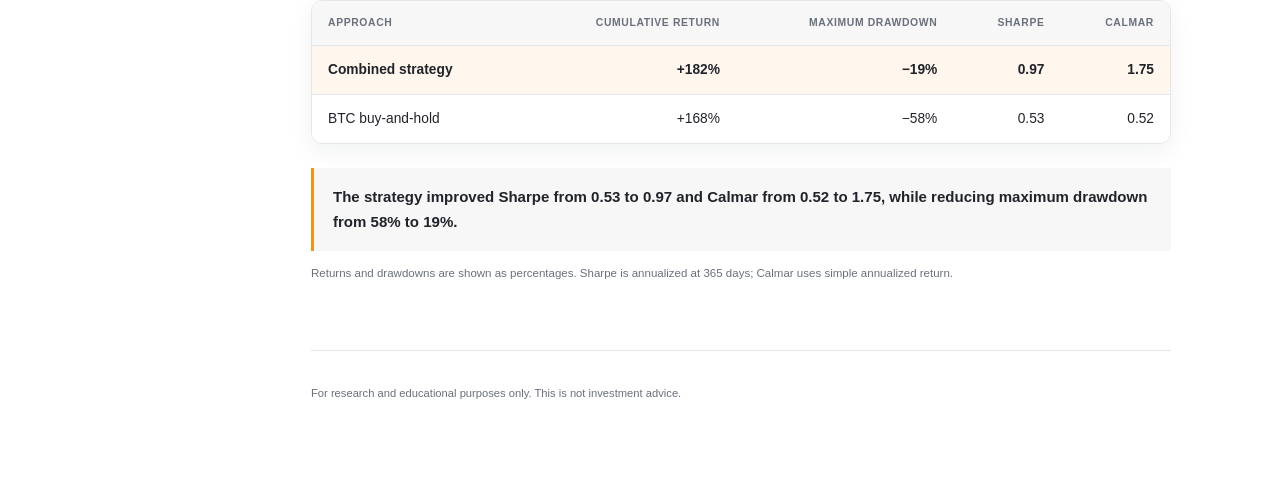
==== commit 041136dd: "Compact strategy layout and rebuild data section" ====
--- a/research/bitcoin-multi-factor-regime-modeling/index.html
+++ b/research/bitcoin-multi-factor-regime-modeling/index.html
@@ -58,12 +58,19 @@
 
       <section class="article-section" id="data">
         <span class="section-kicker">01 / DATA</span>
-        <h2 data-content-text="data_title">A compact, cross-cycle dataset</h2>
-        <div class="data-grid" data-content-list="data_rows">
-          <div><span>Inputs</span><strong>MVRV Z-Score, hash rate, Fear &amp; Greed, and price</strong></div>
-          <div><span>Signal history</span><strong>2013–2026; common composite sample begins in 2018</strong></div>
-          <div><span>Backtest</span><strong>2021 onward · daily · T+1 · 0.1% one-way cost</strong></div>
+        <h2 data-content-text="data_title">Daily market, on-chain, miner, and sentiment data</h2>
+        <div class="table-wrap data-table-wrap">
+          <table class="research-table data-table">
+            <thead><tr><th>Block</th><th>Frequency</th><th>Content</th><th>Source</th></tr></thead>
+            <tbody data-content-list="data_rows">
+              <tr><td>Price / trading activity</td><td>Daily</td><td>BTC USD price, spot USD transaction amount, and derived volume</td><td>Coin Metrics + BTC daily dataset</td></tr>
+              <tr><td>On-chain valuation</td><td>Daily</td><td>MVRV Z-Score</td><td>Checkonchain</td></tr>
+              <tr><td>Miner state</td><td>Daily</td><td>Hash rate with 30-day and 60-day moving averages</td><td>Coin Metrics</td></tr>
+              <tr><td>Market sentiment</td><td>Daily</td><td>Fear &amp; Greed Index</td><td>Alternative.me</td></tr>
+            </tbody>
+          </table>
         </div>
+        <p class="data-note"><strong>Sample and cleaning.</strong> <span data-content-text="data_note">Signal history begins in 2013 and the common composite sample begins in February 2018. Because raw volume showed an anomaly around 2022, I replaced it with Coin Metrics spot USD transaction amount and derived BTC volume as transaction amount ÷ price. That series ends in May 2026; BTC price data extends through August 24, 2026.</span></p>
       </section>
 
       <section class="article-section" id="signals">
--- a/assets/academic.css
+++ b/assets/academic.css
@@ -282,19 +282,6 @@
 .figure button { display: block; width: 100%; padding: 0; border: 0; background: #fff; cursor: zoom-in; }
 .figure img { width: 100%; height: auto; }
 .figure figcaption { padding: 10px 13px; color: var(--muted); background: var(--surface); font-size: .68rem; line-height: 1.45; }
-.data-grid {
-  display: grid;
-  grid-template-columns: repeat(3, 1fr);
-  gap: 1px;
-  margin-top: 22px;
-  border: 1px solid var(--line);
-  border-radius: var(--radius);
-  background: var(--line);
-  overflow: hidden;
-}
-.data-grid > div { padding: 18px; background: var(--surface); }
-.data-grid span { display: block; margin-bottom: 7px; color: var(--accent); font-size: .65rem; font-weight: 760; letter-spacing: .07em; text-transform: uppercase; }
-.data-grid strong { display: block; font-size: .84rem; line-height: 1.5; }
 .signal-block { margin-top: 42px; }
 .signal-block + .signal-block { padding-top: 42px; border-top: 1px solid var(--line); }
 .signal-block h3 { margin: 6px 0 6px; font-size: 1.15rem; letter-spacing: -.025em; }
@@ -302,13 +289,23 @@
 .signal-insight { max-width: 690px; color: var(--muted); font-size: .88rem; line-height: 1.6; }
 .composite-figure, .result-figure { margin-top: 34px; }
 .table-wrap { margin-top: 22px; border: 1px solid var(--line); border-radius: var(--radius); overflow-x: auto; box-shadow: var(--shadow); }
-.research-table { width: 100%; border-collapse: collapse; background: var(--bg); font-size: .8rem; line-height: 1.52; }
+.research-table { width: 100%; border-collapse: collapse; background: var(--bg); font-size: .86rem; line-height: 1.48; }
 .research-table th, .research-table td { padding: 14px 16px; border-bottom: 1px solid var(--line); text-align: left; vertical-align: top; }
 .research-table th { color: var(--muted); background: var(--surface); font-size: .65rem; font-weight: 760; letter-spacing: .06em; text-transform: uppercase; }
 .research-table tbody tr:last-child td { border-bottom: 0; }
-.research-table td:nth-child(2) { white-space: nowrap; }
-.strategy-table th:first-child { width: 90px; }
-.strategy-table th:nth-child(2) { width: 43%; }
+.data-table { table-layout: fixed; }
+.data-table th:nth-child(1) { width: 20%; }
+.data-table th:nth-child(2) { width: 12%; }
+.data-table th:nth-child(3) { width: 45%; }
+.data-table th:nth-child(4) { width: 23%; }
+.data-table td:nth-child(2) { white-space: nowrap; }
+.data-note { margin: 16px 0 0 !important; color: var(--muted); font-size: .86rem; line-height: 1.65; }
+.data-note strong { color: var(--ink); }
+.strategy-table { table-layout: fixed; }
+.strategy-table th:nth-child(1) { width: 13%; }
+.strategy-table th:nth-child(2) { width: 51%; }
+.strategy-table th:nth-child(3) { width: 36%; }
+.strategy-table th, .strategy-table td { padding: 12px 14px; }
 .zone { display: inline-block; min-width: 46px; padding: 3px 8px; border-radius: 999px; font-size: .68rem; font-weight: 760; text-align: center; }
 .zone-low { color: #226b45; background: #e9f6ef; }
 .zone-mid { color: #8a5a00; background: #fff4d6; }
@@ -318,6 +315,7 @@
 [data-theme="dark"] .zone-high { color: #ffafa6; background: #44221f; }
 .method-note { margin-top: 14px !important; color: var(--muted); font-size: .72rem; line-height: 1.55; }
 .results-wrap { margin-top: 28px; }
+.results-table td:not(:first-child) { white-space: nowrap; }
 .results-table td:not(:first-child), .results-table th:not(:first-child) { text-align: right; }
 .results-table tbody tr:first-child { background: var(--accent-soft); font-weight: 680; }
 .result-callout { margin-top: 24px !important; padding: 17px 19px; border-left: 3px solid var(--accent-bright); background: var(--surface); font-size: .94rem; font-weight: 640; line-height: 1.6; }
@@ -336,7 +334,6 @@
   .project-visual { min-height: 250px; }
   .article-main { grid-template-columns: 1fr; padding-top: 40px; }
   .toc { display: none; }
-  .data-grid { grid-template-columns: 1fr; }
 }
 
 @media (max-width: 560px) {
